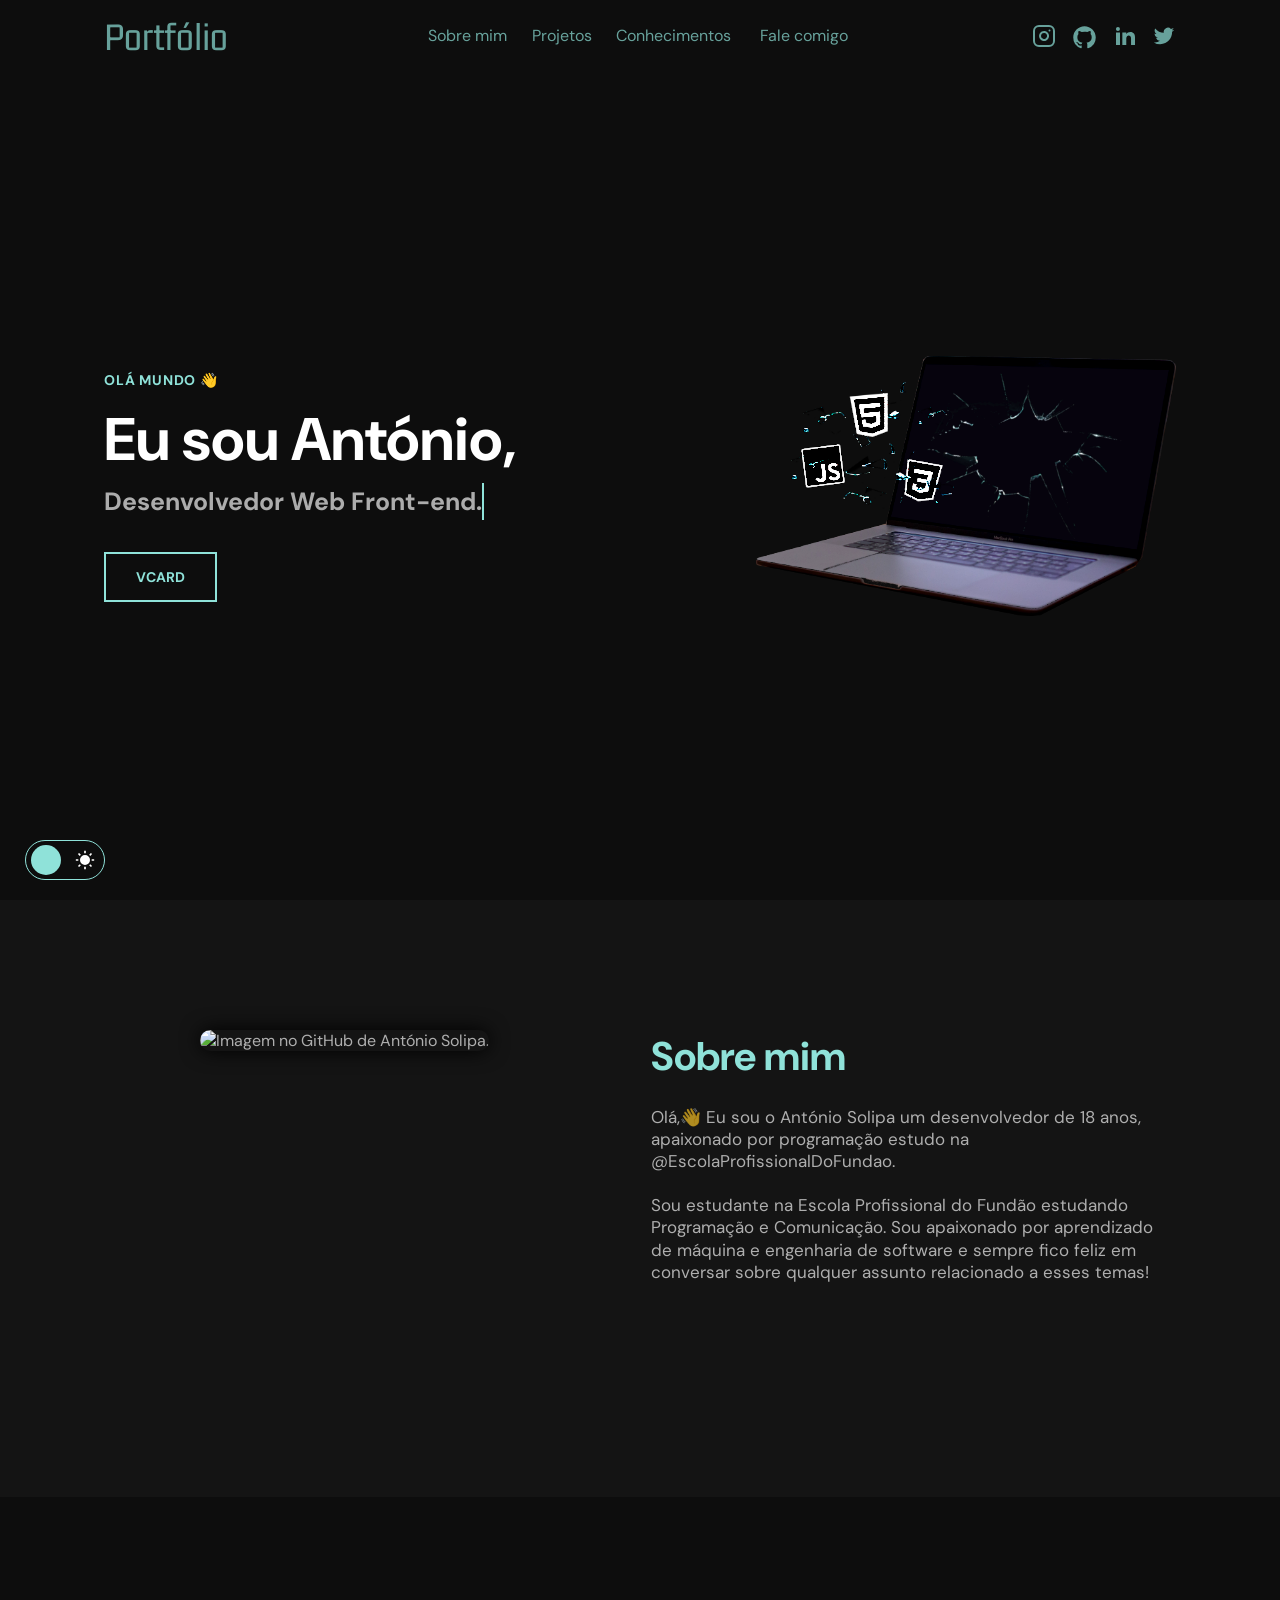
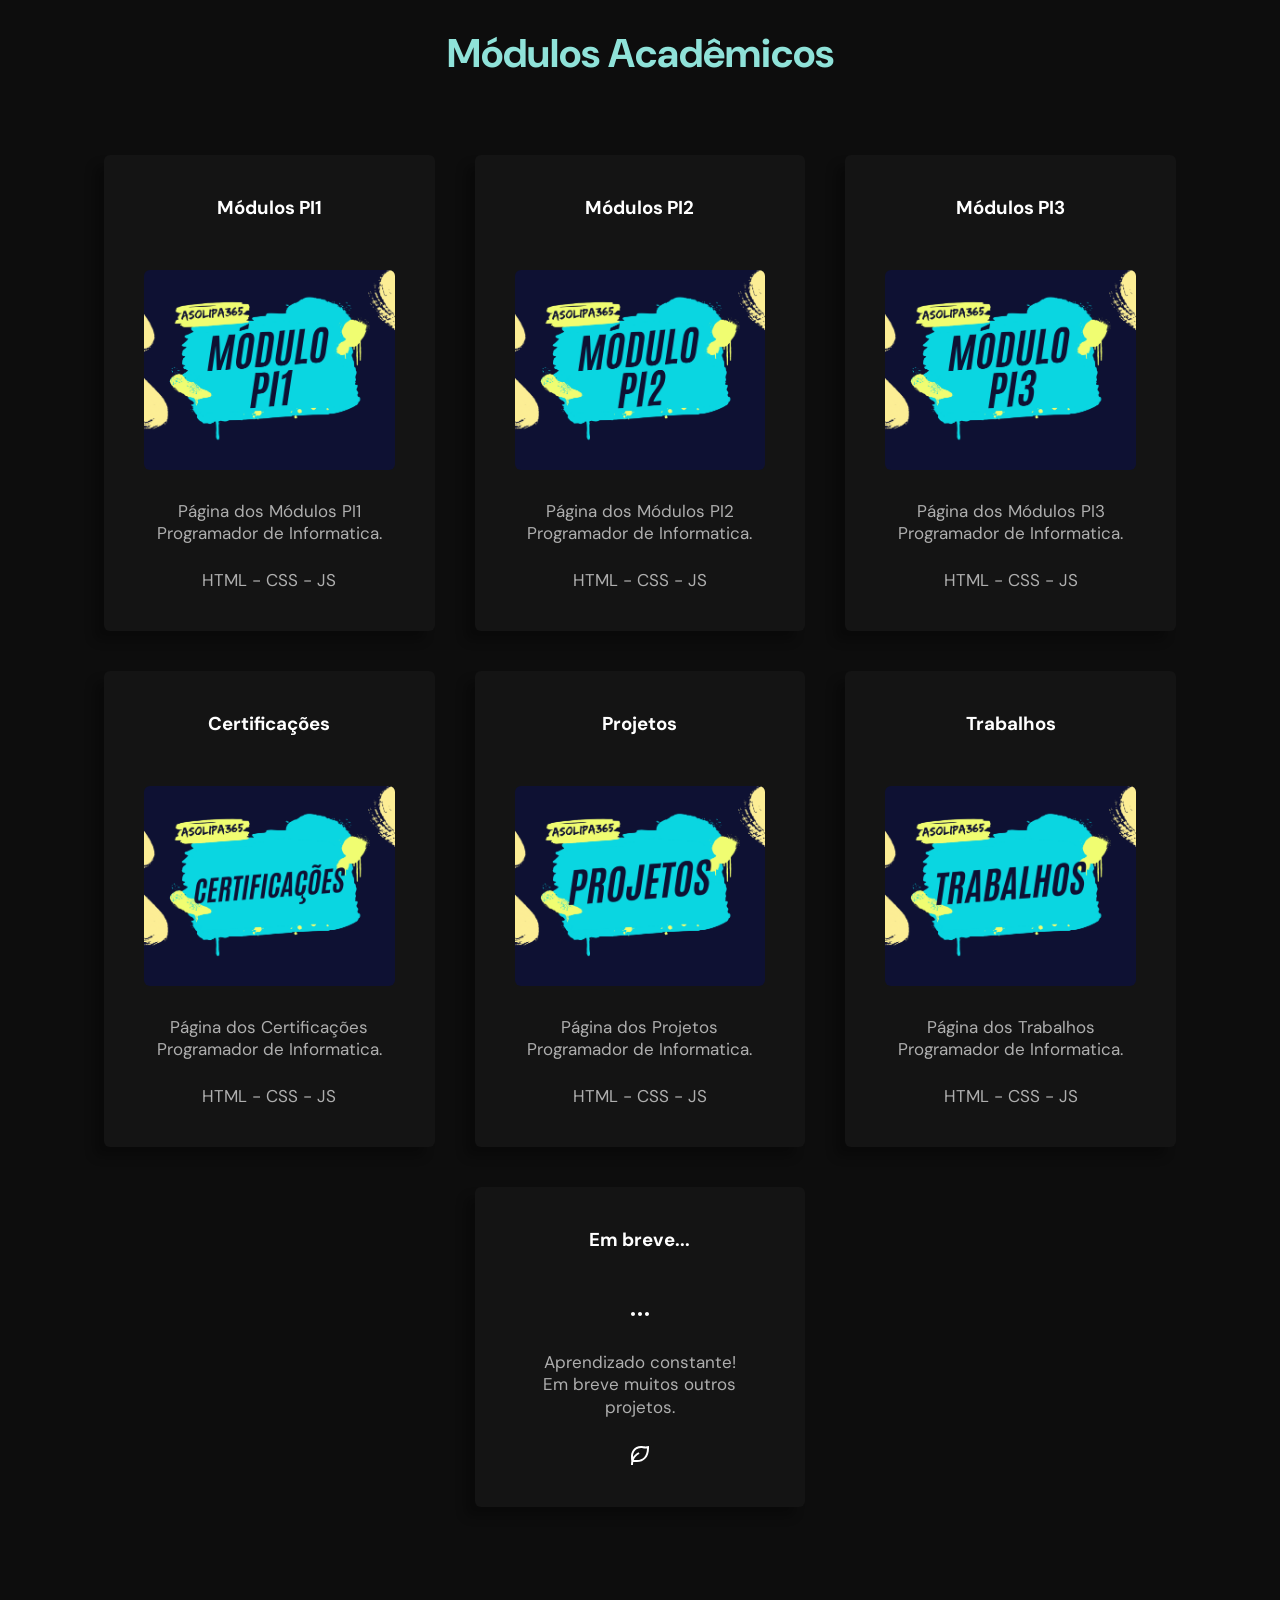
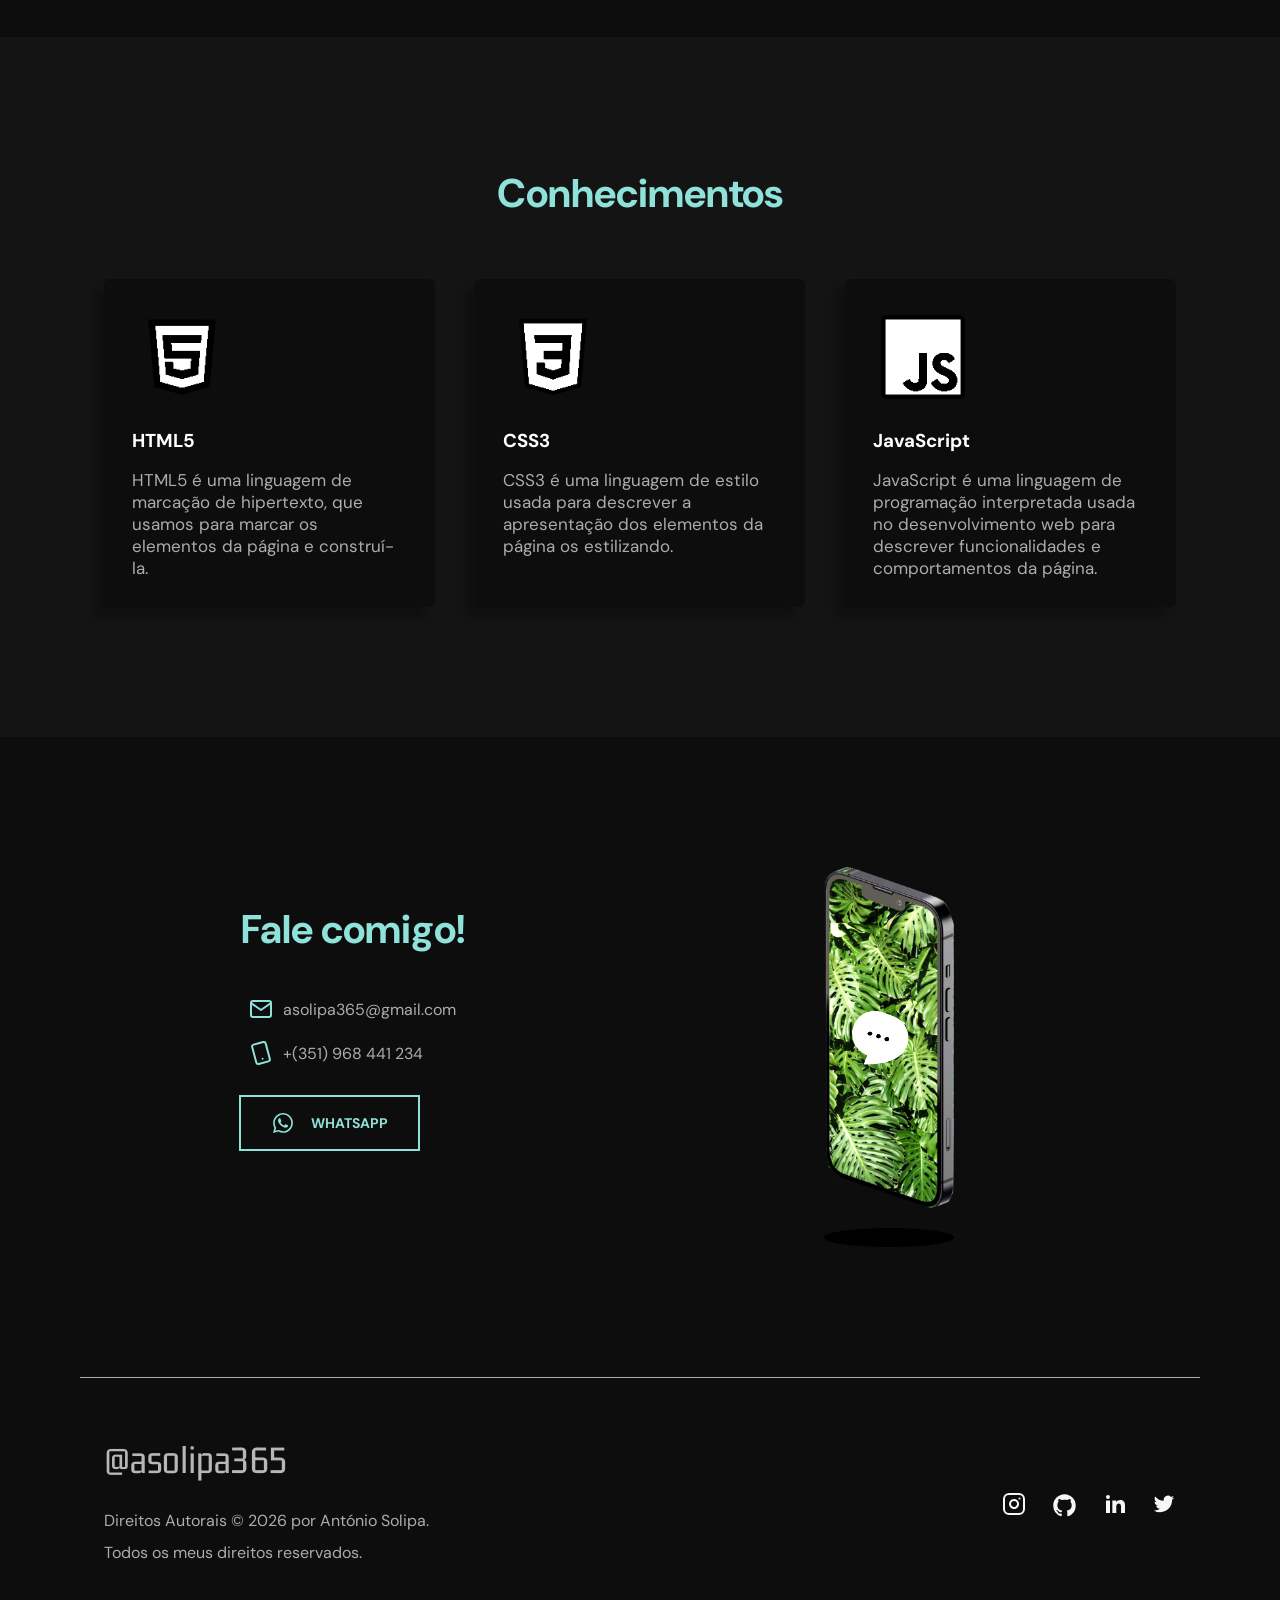
==== index.html @ ac0fe447 "First commit" ====
<!DOCTYPE html>
<html lang="pt-BR">

  <head>
    <meta charset="UTF-8" />
    <meta name="robots" content="index" />
    <meta property="og:type" content="website" />
    <meta name="author" content="António Solipa" />
    <meta http-equiv="X-UA-Compatible" content="IE=edge" />
    <meta name="viewport" content="width=device-width, initial-scale=1.0" />
    <meta name="description" content="Portfólio de António Solipa, desenvolvedor web Front-end" />
    <meta property="og:description" content="Portfólio de António Solipa, desenvolvedor web Front-end" />
    <meta property="og:image" content="https://github.com/asolipa365.png--Imagem de António Solipa no GitHub" />
    <meta name="keywords" content="developer, programação, dev, desenvolvedor, programador, html, css, javascript, nodejs, reactjs, react, github, frontend, front-end" />

    <link rel="stylesheet" href="/src/css/style.css" />
    <link rel="preconnect" href="https://fonts.googleapis.com" />
    <link rel="preconnect" href="https://fonts.gstatic.com" crossorigin />
    <link rel="shortcut icon" href="/src/assets/favicon.ico" ype="image/x-icon" />
    <link rel="stylesheet" href="https://fonts.googleapis.com/css2?family=DM+Sans&family=Gemunu+Libre:wght@200&display=swap" />

    <script src="https://unpkg.com/scrollreveal"></script>
    <script type="module" src="/src/js/main.js" defer></script>

    <title>Portfólio - António Solipa</title>
  </head>

  <body>
    <nav id="navigation">
      <div class="wrapper">
        <a class="logo close" href="#home">Portfólio</a>

        <div class="menu">
          <ul>
            <li>
              <a id="aboutNav" class="close" href="#about">Sobre mim</a>
            </li>
            <li>
              <a id="projectsNav" class="close" href="#projects">Projetos</a>
            </li>
            <li>
              <a id="knowledgeNav" class="close" href="#knowledge">Conhecimentos</a>
            </li>
            <li>
              <a id="contactNav" class="close" href="#contact">Fale comigo</a>
            </li>
          </ul>

          <ul class="social-links">
            <li>
              <a
                href="https://instagram.com/asolipa365/"
                title="Instagram"
                target="_blank"
                ><svg
                  width="24"
                  height="24"
                  viewBox="0 0 24 24"
                  fill="none"
                  xmlns="http://www.w3.org/2000/svg"
                >
                  <path
                    d="M17 1.99997H7C4.23858 1.99997 2 4.23855 2 6.99997V17C2 19.7614 4.23858 22 7 22H17C19.7614 22 22 19.7614 22 17V6.99997C22 4.23855 19.7614 1.99997 17 1.99997Z"
                    stroke="#FFFAF1"
                    stroke-width="2"
                    stroke-linecap="round"
                    stroke-linejoin="round"
                  />
                  <path
                    d="M15.9997 11.3701C16.1231 12.2023 15.981 13.0523 15.5935 13.7991C15.206 14.5459 14.5929 15.1515 13.8413 15.5297C13.0898 15.908 12.2382 16.0397 11.4075 15.906C10.5768 15.7723 9.80947 15.3801 9.21455 14.7852C8.61962 14.1903 8.22744 13.4229 8.09377 12.5923C7.96011 11.7616 8.09177 10.91 8.47003 10.1584C8.84829 9.40691 9.45389 8.7938 10.2007 8.4063C10.9475 8.0188 11.7975 7.87665 12.6297 8.00006C13.4786 8.12594 14.2646 8.52152 14.8714 9.12836C15.4782 9.73521 15.8738 10.5211 15.9997 11.3701Z"
                    stroke="#FFFAF1"
                    stroke-width="2"
                    stroke-linecap="round"
                    stroke-linejoin="round"
                  />
                  <path
                    d="M17.5 6.49997H17.51"
                    stroke="#FFFAF1"
                    stroke-width="2"
                    stroke-linecap="round"
                    stroke-linejoin="round"
                  />
                </svg>
              </a>
            </li>
            <li>
              <a
                href="https://github.com/asolipa365/"
                title="Github"
                target="_blank"
                ><svg
                  xmlns="http://www.w3.org/2000/svg"
                  viewBox="0 0 24 24"
                  width="24"
                  height="24"
                >
                  <path fill="none" d="M0 0h24v24H0z" />
                  <path
                    d="M12 2C6.475 2 2 6.475 2 12a9.994 9.994 0 0 0 6.838 9.488c.5.087.687-.213.687-.476 0-.237-.013-1.024-.013-1.862-2.512.463-3.162-.612-3.362-1.175-.113-.288-.6-1.175-1.025-1.413-.35-.187-.85-.65-.013-.662.788-.013 1.35.725 1.538 1.025.9 1.512 2.338 1.087 2.912.825.088-.65.35-1.087.638-1.337-2.225-.25-4.55-1.113-4.55-4.938 0-1.088.387-1.987 1.025-2.688-.1-.25-.45-1.275.1-2.65 0 0 .837-.262 2.75 1.026a9.28 9.28 0 0 1 2.5-.338c.85 0 1.7.112 2.5.337 1.912-1.3 2.75-1.024 2.75-1.024.55 1.375.2 2.4.1 2.65.637.7 1.025 1.587 1.025 2.687 0 3.838-2.337 4.688-4.562 4.938.362.312.675.912.675 1.85 0 1.337-.013 2.412-.013 2.75 0 .262.188.574.688.474A10.016 10.016 0 0 0 22 12c0-5.525-4.475-10-10-10z"
                    fill="rgba(255,255,255,1)"
                  />
                </svg>
              </a>
            </li>
            <li>
              <a
                href="https://linkedin.com/in/asolipa365/"
                title="LinkedIn"
                target="_blank"
                ><svg
                  xmlns="http://www.w3.org/2000/svg"
                  viewBox="0 0 24 24"
                  width="24"
                  height="24"
                >
                  <path fill="none" d="M0 0h24v24H0z" />
                  <path
                    d="M6.94 5a2 2 0 1 1-4-.002 2 2 0 0 1 4 .002zM7 8.48H3V21h4V8.48zm6.32 0H9.34V21h3.94v-6.57c0-3.66 4.77-4 4.77 0V21H22v-7.93c0-6.17-7.06-5.94-8.72-2.91l.04-1.68z"
                    fill="rgba(255,255,255,1)"
                  />
                </svg>
              </a>
            </li>
            <li>
              <a
                href="https://twitter.com/asolipa365/"
                title="Twitter"
                target="_blank"
                ><svg
                  xmlns="http://www.w3.org/2000/svg"
                  viewBox="0 0 24 24"
                  width="24"
                  height="24"
                >
                  <path fill="none" d="M0 0h24v24H0z" />
                  <path
                    d="M22.162 5.656a8.384 8.384 0 0 1-2.402.658A4.196 4.196 0 0 0 21.6 4c-.82.488-1.719.83-2.656 1.015a4.182 4.182 0 0 0-7.126 3.814 11.874 11.874 0 0 1-8.62-4.37 4.168 4.168 0 0 0-.566 2.103c0 1.45.738 2.731 1.86 3.481a4.168 4.168 0 0 1-1.894-.523v.052a4.185 4.185 0 0 0 3.355 4.101 4.21 4.21 0 0 1-1.89.072A4.185 4.185 0 0 0 7.97 16.65a8.394 8.394 0 0 1-6.191 1.732 11.83 11.83 0 0 0 6.41 1.88c7.693 0 11.9-6.373 11.9-11.9 0-.18-.005-.362-.013-.54a8.496 8.496 0 0 0 2.087-2.165z"
                    fill="rgba(255,255,255,1)"
                  />
                </svg>
              </a>
            </li>
          </ul>
        </div>

        <button
          aria-expanded="false"
          aria-label="Abrir menu"
          class="open-menu open"
        >
          <svg
            width="40"
            height="40"
            viewBox="0 0 40 40"
            fill="none"
            xmlns="http://www.w3.org/2000/svg"
          >
            <path
              d="M10 20H30"
              stroke="#00856F"
              stroke-width="2"
              stroke-linecap="round"
              stroke-linejoin="round"
            />
            <path
              d="M10 12H30"
              stroke="#00856F"
              stroke-width="2"
              stroke-linecap="round"
              stroke-linejoin="round"
            />
            <path
              d="M18 28L30 28"
              stroke="#00856F"
              stroke-width="2"
              stroke-linecap="round"
              stroke-linejoin="round"
            />
          </svg>
        </button>

        <button
          aria-expanded="true"
          aria-label="Fechar menu"
          class="close-menu close"
        >
          <svg
            width="40"
            height="40"
            viewBox="0 0 40 40"
            fill="none"
            xmlns="http://www.w3.org/2000/svg"
          >
            <path
              d="M30 10L10 30M10 10L30 30"
              stroke="#FFFAF1"
              stroke-width="2"
              stroke-linecap="round"
              stroke-linejoin="round"
            />
          </svg>
        </button>
      </div>
    </nav>

    <section id="home">
      <div class="wrapper">
        <div class="col-a">
          <header>
            <h4>Olá Mundo 👋</h4>
            <h1>Eu sou António,</h1>
          </header>
          <div class="content">
            <p class="line typing">Desenvolvedor Web Front-end.</p>
            <a class="button" href="#" target="_blank">vCard</a>
          </div>
        </div>

        <div class="col-b">
          <img
            src="/src/img/notebook.png"
            alt="Imagem de um notebook."
            id="notebook-1"
          />
          <img
            src="/src/img/notebook-2.png"
            alt="Imagem de um notebook com tela quebrada"
            id="notebook-2"
          />
          <img
            src="/src/img/notebook-2-white.png"
            alt="Imagem de um notebook com tela quebrada"
            id="notebook-2-white"
          />
          <img
            src="/src/img/vidro.png"
            alt="Imagem de estilhaços de vidro com os ícones de HTML5, CSS3 e JavaScript por cima."
            id="vidro"
          />
        </div>
      </div>
    </section>

    <section id="about">
      <div class="wrapper">
        <div class="col-a">
          <header>
            <h2>Sobre mim</h2>
          </header>
          <div class="content">
            <p>
              Olá,👋 Eu sou o António Solipa um desenvolvedor de 18 anos, apaixonado por programação 
              estudo na @EscolaProfissionalDoFundao. 
              <br>
              <br>
              Sou estudante na Escola Profissional do Fundão estudando Programação e Comunicação. 
              Sou apaixonado por aprendizado de máquina e engenharia de software e sempre fico feliz 
              em conversar sobre qualquer assunto relacionado a esses temas!
            </p>
          </div>
        </div>

        <div class="col-b">
          <img src="https://github.com/asolipa365.png" alt="Imagem no GitHub de António Solipa." />
        </div>
      </div>
    </section>

    <section id="projects">
      <div class="wrapper"></div>
    </section>

    <section id="knowledge">
      <div class="wrapper">
        <header>
          <h2>Conhecimentos</h2>
        </header>
        <div class="content">
          <div class="cards">
            <div class="card">
              <img src="/src/img/html.png" alt="Ícone do HTML5." />

              <h3>HTML5</h3>
              <p>
                HTML5 é uma linguagem de marcação de hipertexto, que usamos para
                marcar os elementos da página e construí-la.
              </p>
            </div>
            <div class="card">
              <img src="/src/img/css.png" alt="Ícone do CSS3." />

              <h3>CSS3</h3>
              <p>
                CSS3 é uma linguagem de estilo usada para descrever a
                apresentação dos elementos da página os estilizando.
              </p>
            </div>
            <div class="card">
              <img src="/src/img/js.png" alt="Ícone do Javascript." />

              <h3>JavaScript</h3>
              <p>
                JavaScript é uma linguagem de programação interpretada usada no
                desenvolvimento web para descrever funcionalidades e
                comportamentos da página.
              </p>
            </div>
          </div>
        </div>
      </div>
    </section>

    <section id="contact">
      <div class="wrapper">
        <div class="col-a">
          <header>
            <h2>Fale comigo!</h2>
          </header>
          <div class="content">
            <ul>
              <li>
                <a href="mailto: asolipa365@gmail.com" title="Enviar e-mail">
                  <svg
                    width="24"
                    height="24"
                    viewBox="0 0 24 24"
                    fill="none"
                    xmlns="http://www.w3.org/2000/svg"
                  >
                    <path
                      d="M4 4H20C21.1 4 22 4.9 22 6V18C22 19.1 21.1 20 20 20H4C2.9 20 2 19.1 2 18V6C2 4.9 2.9 4 4 4Z"
                      stroke="#00856F"
                      stroke-width="2"
                      stroke-linecap="round"
                      stroke-linejoin="round"
                    />
                    <path
                      d="M22 6L12 13L2 6"
                      stroke="#00856F"
                      stroke-width="2"
                      stroke-linecap="round"
                      stroke-linejoin="round"
                    />
                  </svg>

                  asolipa365@gmail.com
                </a>
              </li>
              <li>
                <a href="tel:+351968441234 title=" Fazer ligação
                  ><img
                    src="/src/icons/celular-2.svg"
                    alt="Ícone de celular."
                    id="cel"
                  />
                  +(351) 968 441 234</a
                >
              </li>
            </ul>

            <a
              class="button"
              title="Me chama no zap!"
              href="https://wa.me/+351968441234"
              target="_blank"
            >
              <svg
                width="24"
                height="24"
                viewBox="0 0 24 24"
                fill="none"
                xmlns="http://www.w3.org/2000/svg"
              >
                <path
                  d="M16.6 14.0001C16.4 13.9001 15.1 13.3001 14.9 13.2001C14.7 13.1001 14.5 13.1001 14.3 13.3001C14.1 13.5001 13.7 14.1001 13.5 14.3001C13.4 14.5001 13.2 14.5001 13 14.4001C12.3 14.1001 11.6 13.7001 11 13.2001C10.5 12.7001 10 12.1001 9.6 11.5001C9.5 11.3001 9.6 11.1001 9.7 11.0001C9.8 10.9001 9.9 10.7001 10.1 10.6001C10.2 10.5001 10.3 10.3001 10.3 10.2001C10.4 10.1001 10.4 9.9001 10.3 9.8001C10.2 9.7001 9.7 8.5001 9.5 8.0001C9.4 7.3001 9.2 7.3001 9 7.3001C8.9 7.3001 8.7 7.3001 8.5 7.3001C8.3 7.3001 8 7.5001 7.9 7.6001C7.3 8.2001 7 8.9001 7 9.7001C7.1 10.6001 7.4 11.5001 8 12.3001C9.1 13.9001 10.5 15.2001 12.2 16.0001C12.7 16.2001 13.1 16.4001 13.6 16.5001C14.1 16.7001 14.6 16.7001 15.2 16.6001C15.9 16.5001 16.5 16.0001 16.9 15.4001C17.1 15.0001 17.1 14.6001 17 14.2001C17 14.2001 16.8 14.1001 16.6 14.0001ZM19.1 4.9001C15.2 1.0001 8.9 1.0001 5 4.9001C1.8 8.1001 1.2 13.0001 3.4 16.9001L2 22.0001L7.3 20.6001C8.8 21.4001 10.4 21.8001 12 21.8001C17.5 21.8001 21.9 17.4001 21.9 11.9001C22 9.3001 20.9 6.8001 19.1 4.9001ZM16.4 18.9001C15.1 19.7001 13.6 20.2001 12 20.2001C10.5 20.2001 9.1 19.8001 7.8 19.1001L7.5 18.9001L4.4 19.7001L5.2 16.7001L5 16.4001C2.6 12.4001 3.8 7.4001 7.7 4.9001C11.6 2.4001 16.6 3.7001 19 7.5001C21.4 11.4001 20.3 16.5001 16.4 18.9001Z"
                  fill="white"
                />
              </svg>
              WhatsApp
            </a>
          </div>
        </div>

        <div class="col-b">
          <img src="/src/icons/celular.png" alt="Ícone de celular." />
        </div>
      </div>
    </section>

    <a id="backToTopButton" title="Voltar ao topo" href="#home">
      <svg
        width="40"
        height="40"
        viewBox="0 0 40 40"
        fill="none"
        xmlns="http://www.w3.org/2000/svg"
      >
        <circle cx="20" cy="20" r="20" fill="#00856F" />
        <path
          d="M20 27V13"
          stroke="white"
          stroke-width="2"
          stroke-linecap="round"
          stroke-linejoin="round"
        />
        <path
          d="M13 20L20 13L27 20"
          stroke="white"
          stroke-width="2"
          stroke-linecap="round"
          stroke-linejoin="round"
        />
      </svg>
    </a>

    <footer>
      <div class="wrapper">
        <div class="col-a">
          <a class="logo" href="https://www.github.com/asolipa365/" target="_blank">@asolipa365</a>
          <p>Direitos Autorais &copy; <span id="getCurrentDate"></span> por António Solipa. <br> Todos os meus direitos reservados.</p>
        </div>

        <div class="col-b">
          <ul class="social-links">
            <li>
              <a
                href="https://instagram.com/asolipa365"
                title="Instagram"
                target="_blank"
                ><svg
                  width="24"
                  height="24"
                  viewBox="0 0 24 24"
                  fill="none"
                  xmlns="http://www.w3.org/2000/svg"
                >
                  <path
                    d="M17 1.99997H7C4.23858 1.99997 2 4.23855 2 6.99997V17C2 19.7614 4.23858 22 7 22H17C19.7614 22 22 19.7614 22 17V6.99997C22 4.23855 19.7614 1.99997 17 1.99997Z"
                    stroke="#FFFAF1"
                    stroke-width="2"
                    stroke-linecap="round"
                    stroke-linejoin="round"
                  />
                  <path
                    d="M15.9997 11.3701C16.1231 12.2023 15.981 13.0523 15.5935 13.7991C15.206 14.5459 14.5929 15.1515 13.8413 15.5297C13.0898 15.908 12.2382 16.0397 11.4075 15.906C10.5768 15.7723 9.80947 15.3801 9.21455 14.7852C8.61962 14.1903 8.22744 13.4229 8.09377 12.5923C7.96011 11.7616 8.09177 10.91 8.47003 10.1584C8.84829 9.40691 9.45389 8.7938 10.2007 8.4063C10.9475 8.0188 11.7975 7.87665 12.6297 8.00006C13.4786 8.12594 14.2646 8.52152 14.8714 9.12836C15.4782 9.73521 15.8738 10.5211 15.9997 11.3701Z"
                    stroke="#FFFAF1"
                    stroke-width="2"
                    stroke-linecap="round"
                    stroke-linejoin="round"
                  />
                  <path
                    d="M17.5 6.49997H17.51"
                    stroke="#FFFAF1"
                    stroke-width="2"
                    stroke-linecap="round"
                    stroke-linejoin="round"
                  />
                </svg>
              </a>
            </li>
            <li>
              <a
                href="https://github.com/asolipa365"
                title="Github"
                target="_blank"
                ><svg
                  xmlns="http://www.w3.org/2000/svg"
                  viewBox="0 0 24 24"
                  width="24"
                  height="24"
                >
                  <path fill="none" d="M0 0h24v24H0z" />
                  <path
                    d="M12 2C6.475 2 2 6.475 2 12a9.994 9.994 0 0 0 6.838 9.488c.5.087.687-.213.687-.476 0-.237-.013-1.024-.013-1.862-2.512.463-3.162-.612-3.362-1.175-.113-.288-.6-1.175-1.025-1.413-.35-.187-.85-.65-.013-.662.788-.013 1.35.725 1.538 1.025.9 1.512 2.338 1.087 2.912.825.088-.65.35-1.087.638-1.337-2.225-.25-4.55-1.113-4.55-4.938 0-1.088.387-1.987 1.025-2.688-.1-.25-.45-1.275.1-2.65 0 0 .837-.262 2.75 1.026a9.28 9.28 0 0 1 2.5-.338c.85 0 1.7.112 2.5.337 1.912-1.3 2.75-1.024 2.75-1.024.55 1.375.2 2.4.1 2.65.637.7 1.025 1.587 1.025 2.687 0 3.838-2.337 4.688-4.562 4.938.362.312.675.912.675 1.85 0 1.337-.013 2.412-.013 2.75 0 .262.188.574.688.474A10.016 10.016 0 0 0 22 12c0-5.525-4.475-10-10-10z"
                    fill="rgba(255,255,255,1)"
                  />
                </svg>
              </a>
            </li>
            <li>
              <a
                href="https://linkedin.com/in/asolipa365"
                title="LinkedIn"
                target="_blank"
                ><svg
                  xmlns="http://www.w3.org/2000/svg"
                  viewBox="0 0 24 24"
                  width="24"
                  height="24"
                >
                  <path fill="none" d="M0 0h24v24H0z" />
                  <path
                    d="M6.94 5a2 2 0 1 1-4-.002 2 2 0 0 1 4 .002zM7 8.48H3V21h4V8.48zm6.32 0H9.34V21h3.94v-6.57c0-3.66 4.77-4 4.77 0V21H22v-7.93c0-6.17-7.06-5.94-8.72-2.91l.04-1.68z"
                    fill="rgba(255,255,255,1)"
                  />
                </svg>
              </a>
            </li>
            <li>
              <a
                href="https://twitter.com/asolipa365"
                title="Twitter"
                target="_blank"
                ><svg
                  xmlns="http://www.w3.org/2000/svg"
                  viewBox="0 0 24 24"
                  width="24"
                  height="24"
                >
                  <path fill="none" d="M0 0h24v24H0z" />
                  <path
                    d="M22.162 5.656a8.384 8.384 0 0 1-2.402.658A4.196 4.196 0 0 0 21.6 4c-.82.488-1.719.83-2.656 1.015a4.182 4.182 0 0 0-7.126 3.814 11.874 11.874 0 0 1-8.62-4.37 4.168 4.168 0 0 0-.566 2.103c0 1.45.738 2.731 1.86 3.481a4.168 4.168 0 0 1-1.894-.523v.052a4.185 4.185 0 0 0 3.355 4.101 4.21 4.21 0 0 1-1.89.072A4.185 4.185 0 0 0 7.97 16.65a8.394 8.394 0 0 1-6.191 1.732 11.83 11.83 0 0 0 6.41 1.88c7.693 0 11.9-6.373 11.9-11.9 0-.18-.005-.362-.013-.54a8.496 8.496 0 0 0 2.087-2.165z"
                    fill="rgba(255,255,255,1)"
                  />
                </svg>
              </a>
            </li>
          </ul>
        </div>
      </div>
    </footer>

    <div id="toggle">
      <input type="checkbox" id="sw-checkbox" />
      <label for="sw-checkbox" title="Mudar tema">
        <svg
          xmlns="http://www.w3.org/2000/svg"
          viewBox="0 0 24 24"
          width="20"
          height="20"
        >
          <path fill="none" d="M0 0h24v24H0z" />
          <path
            d="M11.38 2.019a7.5 7.5 0 1 0 10.6 10.6C21.662 17.854 17.316 22 12.001 22 6.477 22 2 17.523 2 12c0-5.315 4.146-9.661 9.38-9.981z"
          />
        </svg>
        <svg
          xmlns="http://www.w3.org/2000/svg"
          viewBox="0 0 24 24"
          width="20"
          height="20"
        >
          <path fill="none" d="M0 0h24v24H0z" />
          <path
            d="M12 18a6 6 0 1 1 0-12 6 6 0 0 1 0 12zM11 1h2v3h-2V1zm0 19h2v3h-2v-3zM3.515 4.929l1.414-1.414L7.05 5.636 5.636 7.05 3.515 4.93zM16.95 18.364l1.414-1.414 2.121 2.121-1.414 1.414-2.121-2.121zm2.121-14.85l1.414 1.415-2.121 2.121-1.414-1.414 2.121-2.121zM5.636 16.95l1.414 1.414-2.121 2.121-1.414-1.414 2.121-2.121zM23 11v2h-3v-2h3zM4 11v2H1v-2h3z"
            fill="rgba(255,255,255,1)"
          />
        </svg>
      </label>
    </div>
    <!-- GetCurrentDate -->
    <script type="text/javascript">
      var dt = new Date();
      document.getElementById('getCurrentDate').innerHTML = dt.getFullYear();
    </script>
  </body>
</html>
---- src/css/style.css ----
/*====== GERAL ======*/

* {
  margin: 0;
  padding: 0;
  box-sizing: border-box;

  font-family: "DM Sans", sans-serif;
}

:root {
  --hue: 90;
  --primary-color: #8fe2d9;
  --primary-hover: #9fe5d3;
  --secundary-color: hsl(0, 0%, 5%);
  --third-color: hsla(0, 0%, 100%, 0.1);
  --bg-color: hsl(0, 0%, 8%);

  --headline: hsl(0, 0%, 100%);
  --paragraph: hsla(0, 0%, 100%, 0.658);
  --paragraph-2: hsl(calc(var(--hue) + 10), 14%, 97%);

  font-size: 62.5%;

  --nav-height: 7.2rem;
}

html {
  scroll-behavior: smooth;
}

html,
body {
  width: 100%;
  height: 100%;
}

body {
  font-size: 1.6rem;
  text-align: center;

  overflow: overlay;

  background-color: var(--bg-color);
}

body.light-mode {
  --secundary-color: rgb(229, 229, 229);
  --third-color: hwb(0 48% 52% / 0.356);
  --bg-color: rgb(241, 241, 241);

  --headline: hsl(0, 0%, 0%);
  --paragraph: rgb(32, 32, 32);
  --paragraph-2: hsl(calc(var(--hue) + 10), 14%, 3%);
}

::-webkit-scrollbar {
  width: 0.8rem;
}

::-webkit-scrollbar-track {
  border-radius: 1rem;
  background: var(--bg-color);
}

::-webkit-scrollbar-thumb {
  border-radius: 1rem;
  background: var(--paragraph);
}

.wrapper {
  width: min(50rem, 100%);

  margin-inline: auto;
  padding-inline: 2.4rem;
}

ul {
  list-style: none;
}

a {
  text-decoration: none;
}

img {
  max-width: 100%;
  color: var(--paragraph);
}

section {
  padding-block: 10rem;
  padding-inline: 2rem;
}

section h4 {
  font-size: 1.4rem;
  font-weight: 700;
  line-height: 150%;
  letter-spacing: 0.08rem;
  color: var(--primary-color);
  text-transform: uppercase;

  margin-bottom: 1.6rem;
}

section header h2 {
  font-size: 3rem;
  line-height: 3.9rem;

  color: var(--primary-color);
}

section h3 {
  color: var(--headline);
}

section p,
section span {
  font-weight: 400;
  font-size: 1.7rem;
  line-height: 130%;

  color: var(--paragraph);
}

.button {
  background: none;
  border: 0.2rem solid var(--primary-color);

  margin-bottom: 6rem;
  padding: 1.4rem 3rem;

  width: fit-content;

  color: var(--primary-color);
  font-size: 1.4rem;
  font-weight: 700;
  text-transform: uppercase;
  text-decoration: none;

  display: flex;
  align-items: center;
  justify-content: center;
  gap: 1.6rem;

  position: relative;

  transition: 400ms;
}

body.light-mode .button,
body.light-mode #home h4 {
  filter: brightness(0.8);
}

.button:hover {
  color: #fff;
  background-color: var(--primary-hover);
  border: 0.2rem solid var(--primary-hover);
  cursor: pointer;
}

body.light-mode .button:hover {
  filter: none;
}

/*====== SOCIAL LINKS ======*/

.social-links {
  display: flex;
  align-items: center;
  justify-content: center;
  gap: 2.5rem;
}

.social-links li {
  height: 3rem;
}

.social-links svg {
  margin-top: 0.3rem;
  transition: 300ms;
}

.social-links li:nth-child(2) svg {
  width: 2.7rem;
  height: 2.7rem;
}

.social-links svg:hover {
  margin-top: 0;
  margin-bottom: 0.3rem;
}

body .social-links li svg path {
  transition: 200ms;
}

body nav#navigation .social-links li:nth-child(1) svg:hover path,
body .social-links li:nth-child(1) svg:hover path {
  stroke: #8fe2d9;
}

body .social-links li:nth-child(2) svg:hover path:nth-child(2),
body nav#navigation .social-links li:nth-child(2) svg:hover path:nth-child(2) {
  fill: #fff;
}

body.light-mode .social-links li:nth-child(2) svg:hover path:nth-child(2),
body.light-mode
  nav#navigation
  .social-links
  li:nth-child(2)
  svg:hover
  path:nth-child(2) {
  fill: #000;
}

body .social-links li:nth-child(3) svg:hover path:nth-child(2),
body nav#navigation .social-links li:nth-child(3) svg:hover path:nth-child(2) {
  fill: #0a66c2;
}

body .social-links li:nth-child(4) svg:hover path:nth-child(2),
body nav#navigation .social-links li:nth-child(4) svg:hover path:nth-child(2) {
  fill: #00abf0;
}

/* == == */

#projects .card circle {
  fill: var(--secundary-color);
}

#backToTopButton circle {
  fill: var(--primary-color);
}

#contact li path,
#navigation button.open-menu path[stroke*="#00856F"] {
  stroke: var(--primary-color);
}

#navigation.scroll button.open-menu path[stroke*="#00856F"] {
  stroke: var(--paragraph-2);
}

/*====== NAVIGATION ======*/

nav {
  width: 100vw;
  height: var(--nav-height);

  display: flex;

  position: fixed;
  top: 0;
  z-index: 100;
}

nav .wrapper {
  display: flex;
  align-items: center;
  justify-content: space-between;
}

nav.scroll {
  background: rgba(0, 0, 0, 0.5);
  backdrop-filter: blur(1rem);
  -webkit-backdrop-filter: blur(1rem);
}

body.light-mode nav.scroll {
  background: rgba(151, 151, 151, 0.5);
}

/*====== LOGO ======*/

a.logo {
  font-family: "Gemunu Libre", sans-serif;
  font-size: 3rem;
  opacity: 0.7;
}

nav#navigation a.logo {
  color: var(--primary-color);
}

body.light-mode nav#navigation a.logo,
body.light-mode footer a.logo {
  font-weight: bold;
}

footer a.logo,
nav#navigation.scroll a.logo,
body.menu-expanded nav#navigation a.logo,
body.light-mode.menu-expanded nav#navigation.scroll a.logo {
  color: #fff;
}

body.menu-expanded nav#navigation a.logo {
  opacity: 1;
}

body.light-mode nav#navigation a.logo {
  filter: brightness(0.8);
}

body.light-mode footer a.logo,
body.light-mode nav#navigation.scroll a.logo {
  color: #000;
}

/* == == */

nav#navigation .menu ul li a {
  color: #fff;
}

nav button {
  background: none;
  border: none;
  cursor: pointer;
}

nav .menu,
nav .close-menu {
  position: fixed;
}

/*====== MENU-EXPANDED ======*/

body.menu-expanded {
  overflow: hidden;
}

body.menu-expanded nav#navigation.scroll {
  background: none;
  backdrop-filter: none;
}

.menu,
.close-menu,
body.menu-expanded .open-menu {
  opacity: 0;
  visibility: hidden;
}

body.menu-expanded .menu,
body.menu-expanded .close-menu {
  opacity: 1;
  visibility: visible;
}

.menu {
  transform: translateX(100%);
}

body.menu-expanded .menu,
body.menu-expanded nav.scroll .menu {
  top: 0;
  left: 0;

  background: rgba(0, 0, 0, 0.7);
  backdrop-filter: blur(1rem);
  -webkit-backdrop-filter: blur(1rem);

  width: 100vw;
  height: 100vh;

  padding-top: var(--nav-height);

  transition: transform 300ms;
  transform: translateX(0);
}

.menu ul:nth-child(1) {
  display: flex;
  flex-direction: column;
  gap: 3rem;

  margin: 8rem 0 10rem 0;

  font-weight: 700;
  font-size: 2rem;
  line-height: 3.1rem;
}

body.menu-expanded nav .logo,
body.menu-expanded button {
  position: relative;
  z-index: 100;
}

body.menu-expanded button path {
  stroke: white;
}

/*====== HOME ======*/

#home {
  height: 100vh;
  min-height: calc(60rem + var(--nav-height));
  padding-block: 0;

  background-color: var(--secundary-color);

  display: flex;
  align-items: center;
}

#home .wrapper {
  height: 53rem;

  display: flex;
  flex-direction: column;
  align-items: center;
  justify-content: center;
  gap: 6rem;

  position: relative;
}

#home h1 {
  font-size: 4.5rem;
  color: var(--headline);
  line-height: 110%;

  margin-bottom: 1rem;
}

#home p {
  display: inline-flex;

  font-size: 1.8rem;
  line-height: 150%;
  font-weight: bold;

  margin-bottom: 3.2rem;
}

#home .line {
  border-right: 0.2rem solid var(--primary-color);
  white-space: nowrap;
  overflow: hidden;
}

#home .typing {
  animation: line-typing 500ms steps(40) infinite normal,
    typing 2s steps(40) 1.4s normal backwards;
}

@keyframes typing {
  from {
    width: 0;
  }
  to {
    width: 27.5rem;
  }
}

@keyframes line-typing {
  from {
    border-right-color: var(--primary-color);
  }
  to {
    border-right-color: transparent;
  }
}

#home .button {
  margin-inline: auto;
}

#home .col-b {
  display: flex;
  flex-direction: column;
  align-items: center;
  gap: 2rem;

  animation: flutuar 3s infinite backwards;
  position: relative;
}

@keyframes flutuar {
  0% {
    transform: translateY(2rem);
  }
  50% {
    transform: translateY(-2rem);
  }
  100% {
    transform: translateY(2rem);
  }
}

#home .wrapper::before {
  content: "";
  display: block;

  width: 27rem;
  height: 27rem;

  background-color: var(--primary-color);
  border-radius: 100%;

  position: absolute;
  bottom: -3.1rem;
  z-index: -1;

  animation: appear 1s 500ms backwards;
}

#home img {
  width: 30rem;
  min-width: 14.5rem;
  display: block;
  margin-inline: auto;
  filter: contrast(1.2);
}

#home img#notebook-2-white,
body.light-mode #home img#notebook-1,
body.light-mode #home img#notebook-2 {
  visibility: hidden;
  opacity: 0;
  animation: none;
}

#home img#notebook-1 {
  animation: appear 1s 1s backwards;
}

#home img#notebook-2-white {
  position: absolute;
}

body.light-mode #home img#notebook-2-white {
  position: absolute;
  visibility: visible;
  opacity: 1;
}

#home img#notebook-2 {
  position: absolute;
  z-index: 90;
  animation: appear 1s 2s backwards;
}

#home img#vidro {
  position: absolute;
  z-index: 100;
  right: -2rem;
  animation: appear-vidro 1s 2.3s backwards;

  filter: contrast(5);
}

@keyframes appear {
  from {
    opacity: 0;
  }
  to {
    opacity: 1;
  }
}

@keyframes appear-vidro {
  from {
    right: -4rem;
    opacity: 0;
  }
  to {
    right: -2rem;
    opacity: 1;
  }
}

/*====== ABOUT ======*/

#about {
  text-align: left;
}

#about .content p {
  margin-block: 2.4rem;
}

#about .content a {
  text-decoration: none;
  color: var(--paragraph);
  font-weight: bold;
}

#about .col-a {
  margin-bottom: 6rem;
}

#about .col-b {
  text-align: left;
}

#about img {
  width: 38rem;

  border-radius: 2rem;
  box-shadow: 0 0 2rem black;

  transition: 600ms;
}

/*====== PROJECTS ======*/

#projects {
  background-color: var(--secundary-color);
}

#projects header {
  margin-bottom: 6rem;
}

#projects header h2 {
  margin-bottom: 1.6rem;
}

#projects header p {
  max-width: 60rem;
  margin: 0 auto 3rem;
  text-align: center;
}

#projects header p a {
  color: var(--paragraph);
  font-weight: bold;
  font-style: italic;
}

#projects header p + a {
  padding: 0.8rem 2rem;
  color: var(--paragraph);

  background-color: var(--third-color);
  border-radius: 0.8rem;

  display: inline-flex;
  justify-content: center;
  gap: 1rem;

  transition: 300ms;
}

#projects header a svg path:nth-child(2) {
  fill: var(--headline);
}

#projects header a:hover {
  filter: brightness(0.7);
}

#projects .cards {
  display: grid;
  grid-template-columns: repeat(1, 1fr);
  gap: 3.2rem;
}

#projects .card {
  padding: 4rem;
  background: var(--bg-color);

  border-radius: 0.6rem;
  box-shadow: -1rem 1rem 1rem rgba(0, 0, 0, 0.267);

  display: flex;
  flex-direction: column;
  align-items: center;
  gap: 2.5rem;

  transition: 400ms;
}

#projects .card:hover {
  background: var(--third-color);
}

#projects .card .img-wrapper {
  width: 100%;
  position: relative;
}

#projects .card img {
  width: 100%;
  height: 20rem;
  object-fit: cover;
  border-radius: 0.6rem;

  transition: 300ms;
}

#projects .card:hover > .img-wrapper img {
  filter: opacity(0.5);
}

#projects .card .buttons {
  visibility: hidden;
  opacity: 0;

  position: absolute;
  left: 0;
  right: 0;
  top: 50%;
  transform: translateY(-50%);

  display: flex;
  justify-content: center;
  gap: 1rem;

  transition: 400ms;
}

#projects .card:hover > .img-wrapper .buttons {
  visibility: visible;
  opacity: 1;
}

#projects .card .buttons a svg {
  width: 4rem;
  height: 4rem;
}

#projects .card .buttons a svg path:nth-child(2) {
  fill: #000;
  transition: 200ms;
}

#projects .card .buttons a:hover svg path:nth-child(2) {
  fill: #fff;
}

#projects .card .buttons a {
  background: #fff;
  border-radius: 50%;

  width: 6rem;
  height: 6rem;

  display: flex;
  justify-content: center;
  align-items: center;

  transition: 500ms;
}

#projects .card .buttons a:hover {
  background-color: #000;
  cursor: pointer;
}

#projects .card .buttons a:hover > svg {
  fill: #fff;
}

#projects .card:nth-child(5) h3 + svg {
  width: 6rem;
  height: 6rem;
}

#projects .card:nth-child(5) p + svg {
  width: 3rem;
  height: 3rem;
}

#projects .card:nth-child(6) svg path:nth-child(2) {
  fill: var(--paragraph);
}

#projects .button {
  margin: 6rem auto 0;
}

/*====== KNOWLEDGE ======*/

#knowledge header h2 {
  margin-bottom: 6rem;
}

#knowledge .cards {
  display: flex;
  flex-direction: column;
  gap: 3.2rem;
}

#knowledge .card {
  padding: 2.8rem;
  text-align: left;

  background: var(--secundary-color);

  border-radius: 0.6rem;
  box-shadow: -1rem 1rem 1rem rgba(0, 0, 0, 0.267);

  transition: 400ms;
}

#knowledge .card:hover {
  background: var(--third-color);
}

#knowledge .card h3 {
  margin-block: 1.6rem;
}

#knowledge .card img {
  width: 10rem;
}

/*====== CONTACT ======*/

#contact {
  text-align: left;
  background-color: var(--secundary-color);
}

#contact .col-a {
  display: flex;
  flex-direction: column;
  align-items: center;

  margin-bottom: 2rem;
}

#contact .col-a .content {
  display: flex;
  flex-direction: column;
  align-items: center;
}

#contact header {
  margin-bottom: 3.2rem;
}

#contact ul {
  margin-bottom: 2rem;
}

#contact ul a,
#about .content a:nth-child(2) {
  width: fit-content;

  text-decoration: none;

  display: flex;
  align-items: center;
  gap: 1rem;

  padding: 1rem;
  border-radius: 0.8rem;

  transition: 300ms;
}

#contact ul a {
  color: var(--paragraph);
}

#contact ul a:hover {
  background: var(--third-color);
}

#contact a path {
  transition: 400ms;
}

#contact a.button path {
  fill: var(--primary-color);
}

#contact a.button:hover path {
  fill: #fff;
}

#contact ul li:nth-child(2) a img {
  rotate: -15deg;
}

#contact ul li:nth-child(2) a path {
  stroke: none;
}

#contact .col-b {
  height: 38rem;

  display: flex;
  flex-direction: column;
  align-items: center;
  gap: 2rem;
}

#contact .col-b img {
  width: 13rem;
  animation: flutuar 2.5s infinite backwards;
  filter: brightness(1.2);
}

#contact .col-b::after {
  content: "";
  display: block;

  width: 13rem;
  height: 5rem;

  background-color: black;
  border-radius: 100%;
}

body.light-mode #contact .col-b::after {
  background-color: grey;
}

/*====== FOOTER ======*/

footer {
  background-color: var(--secundary-color);

  text-align: left;
  color: var(--paragraph);
}

footer .wrapper {
  padding-block: 6rem;
  border-top: 0.1rem solid var(--paragraph);
}

footer .logo {
  display: inline-block;
  margin-bottom: 2.4rem;
  opacity: 0.6;
}

footer a img:nth-child(2),
body.light-mode footer a img:nth-child(1) {
  display: none;
}

body.light-mode footer a img:nth-child(2) {
  display: initial;
}

footer p {
  line-height: 2;

  margin-bottom: 3.2rem;
}

footer .social-links {
  justify-content: flex-start;
}

footer .social-links li:nth-child(1) svg path {
  stroke: var(--paragraph-2);
}

footer .social-links li:nth-child(2) svg path:nth-child(2),
footer .social-links li:nth-child(3) svg path:nth-child(2),
footer .social-links li:nth-child(4) svg path:nth-child(2) {
  fill: var(--paragraph-2);
}

/*====== SWITCH MODE TOGGLE ======*/

#toggle {
  display: flex;

  position: fixed;
  bottom: 2rem;
  left: 2.5rem;
}

#toggle input {
  position: absolute;
  visibility: hidden;
}

#toggle label {
  width: 8rem;
  height: 4rem;

  background-color: var(--secundary-color);
  border: 0.1rem solid var(--primary-color);
  border-radius: 5rem;

  display: flex;
  align-items: center;
  justify-content: space-around;
}

#toggle label:hover {
  cursor: pointer;
}

#toggle label::before {
  content: "";
  display: block;

  width: 3rem;
  height: 3rem;

  background-color: var(--primary-color);
  border-radius: 50%;

  position: absolute;
  bottom: 0.5rem;
  left: 0.6rem;
  transform: translateX(0);

  transition: 500ms;
}

#toggle input:checked + label::before {
  transform: translateX(3.8rem);
}

/*====== BACK TO TOP BUTTON ======*/

#backToTopButton {
  position: fixed;
  bottom: 1.5rem;
  right: 2.5rem;

  opacity: 0;
  visibility: hidden;

  transition: 200ms;
  transform: translateY(100%);
}

#backToTopButton.show {
  opacity: 1;
  visibility: visible;

  transform: translateY(0);
}

/*====== RESPONSIVO (DESKTOP) ======*/

@media (min-width: 1024px) {
  /*====== GERAL ======*/

  body {
    overflow: auto;
  }

  .wrapper {
    width: min(112rem, 100%);
    display: grid;
  }

  section {
    padding-block: 13rem;
  }

  body section h2 {
    font-size: 4rem;
    line-height: 5.2rem;
  }

  .col-a {
    grid-area: A;
  }

  .col-b {
    grid-area: B;
  }

  /*====== NAVEGATION ======*/

  /*Reset*/
  nav#navigation .wrapper * {
    margin: 0;
    padding: 0;
    visibility: initial;
    display: initial;
    opacity: initial;
    flex-direction: initial;
    position: initial;
    font-size: initial;
    transform: initial;
    color: initial;
    background-color: initial;
    font-weight: initial;
    filter: initial;
  }

  nav#navigation a.logo,
  footer a.logo {
    font-size: 4rem;
    opacity: 0.7;
  }

  nav#navigation .close-menu,
  nav#navigation .open-menu {
    display: none;
  }

  nav#navigation .menu {
    display: flex;
    align-items: center;
    justify-content: space-between;

    width: 70%;
  }

  nav#navigation .menu ul:nth-child(1) {
    display: flex;
    gap: 1rem;
  }

  nav#navigation .menu ul li a {
    color: var(--primary-color);
    opacity: 0.7;

    transition: opacity 0.4s;
  }

  body.light-mode nav#navigation .menu ul li a {
    opacity: 1;
  }

  nav#navigation.scroll .menu ul li a {
    color: var(--paragraph-2);
    opacity: 0.6;
  }

  nav#navigation .menu ul:nth-child(1) li {
    width: 8.4rem;
    color: var(--paragraph);
  }

  nav#navigation .menu ul:nth-child(1) li:nth-child(3),
  nav#navigation .menu ul:nth-child(1) li:nth-child(4) {
    width: 12rem;
  }

  nav#navigation .menu ul li a.active,
  nav#navigation .menu ul li a:hover {
    opacity: 1;
    font-weight: 700;
  }

  nav#navigation.scroll .menu ul li a.active,
  nav#navigation.scroll .menu ul li a:hover {
    opacity: 1;
  }

  nav#navigation .menu ul:nth-child(1) li a::after {
    content: "";
    width: 0%;
    height: 2px;
    background-color: var(--primary-color);

    display: block;

    position: relative;
    bottom: -2rem;
    left: -0.5rem;

    transition: width 0.2s;
  }

  nav#navigation.scroll .menu ul li a::after {
    background-color: var(--paragraph-2);
  }

  nav#navigation .menu ul li a:hover::after,
  nav#navigation .menu ul li a.active::after {
    padding-inline: 0.8rem;
    width: 100%;
  }

  nav#navigation.scroll .menu a.button:hover,
  nav#navigation.scroll .menu a.button.active {
    background-color: var(--primary-color);
    filter: brightness(1.3);
    border: none;
  }

  nav#navigation .social-links {
    display: flex;
    flex-direction: row;
    gap: 1.5rem;
  }

  nav#navigation .social-links li:nth-child(1) svg path {
    stroke: var(--primary-color);
  }

  nav#navigation .social-links li:nth-child(2) svg path:nth-child(2),
  nav#navigation .social-links li:nth-child(3) svg path:nth-child(2),
  nav#navigation .social-links li:nth-child(4) svg path:nth-child(2) {
    fill: var(--primary-color);
  }

  nav#navigation.scroll .social-links li:nth-child(1) svg path {
    stroke: var(--paragraph-2);
  }

  nav#navigation.scroll .social-links li:nth-child(2) svg path:nth-child(2),
  nav#navigation.scroll .social-links li:nth-child(3) svg path:nth-child(2),
  nav#navigation.scroll .social-links li:nth-child(4) svg path:nth-child(2) {
    fill: var(--paragraph-2);
  }

  nav#navigation .social-links svg {
    margin-top: 0.3rem;
    transition: 300ms;
  }

  nav#navigation .social-links svg:hover {
    margin-top: 0;
    margin-bottom: 0.3rem;
  }

  nav#navigation .social-links li svg path {
    transition: 200ms;
  }

  nav#navigation.scroll .social-links li:nth-child(1) svg:hover path {
    stroke: #8fe2d9;
  }

  nav#navigation.scroll
    .social-links
    li:nth-child(2)
    svg:hover
    path:nth-child(2) {
    fill: #fff;
  }

  nav#navigation.scroll
    .social-links
    li:nth-child(3)
    svg:hover
    path:nth-child(2) {
    fill: #0a66c2;
  }

  nav#navigation.scroll
    .social-links
    li:nth-child(4)
    svg:hover
    path:nth-child(2) {
    fill: #00abf0;
  }

  /*===== HOME ========================================*/

  #home {
    padding-top: var(--nav-height);
  }

  #home .wrapper {
    flex-direction: row;
    justify-content: space-between;

    grid-template-columns: repeat(2, 1fr);
    grid-template-areas: "A B";
  }

  #home .col-a {
    text-align: left;
    align-self: center;
  }

  #home h1 {
    font-size: 6rem;
  }

  #home .content p {
    font-size: 2.5rem;
  }

  #home .button {
    margin: 0;
  }

  #home .wrapper::before {
    width: 40rem;
    height: 40rem;

    right: 3rem;
    bottom: 7rem;
  }

  #home img {
    width: 42rem;
  }

  @keyframes typing {
    from {
      width: 0;
    }
    to {
      width: 38rem;
    }
  }

  /*====== ABOUT ======*/

  #about .wrapper {
    grid-template-columns: 48rem 1fr;
    grid-template-areas: "B A";

    gap: 6.7rem;
  }

  #about .col-a {
    align-self: center;
  }

  #about .col-b {
    text-align: center;
  }

  #about img:hover {
    transform: scale(1.07);
  }

  /*====== PROJECTS ======*/

  #projects {
    background-color: var(--secundary-color);
  }

  #projects h2 {
    width: 49.7rem;
    margin-inline: auto;
  }

  #projects .cards {
    display: grid;
    grid-template-columns: repeat(3, 1fr);
    gap: 4rem;
  }

  #projects h3 {
    height: 5rem;
  }

  /*====== KNOWLEDGE ======*/

  #knowledge h2 {
    width: 49.7rem;
    margin-inline: auto;
  }

  #knowledge .cards {
    flex-direction: row;
    flex-wrap: wrap;
    gap: 4rem;
  }

  #knowledge .card {
    width: 30%;
    flex-grow: 1;
  }

  /*====== CONTACT ======*/

  #contact .wrapper {
    grid-template-columns: 1fr 57.5rem;
    grid-template-areas: "A B";
  }

  #contact .col-a {
    display: flex;
    flex-direction: column;
    justify-content: center;

    margin-bottom: 0;
  }

  #contact .col-a .content {
    align-items: flex-start;
  }

  #contact .col-b {
    text-align: center;
  }

  /*====== FOOTER ======*/

  footer .wrapper {
    grid-template-columns: 1fr 1fr;
    grid-template-areas: "A B";
  }

  footer .col-a {
    align-self: center;
  }

  footer .col-b {
    align-self: center;
  }

  footer p {
    margin-bottom: 0;
  }

  footer .social-links {
    justify-content: flex-end;
  }
}

@media (max-width: 500px) {
  /*====== GERAL ======*/

  section h4 {
    font-size: 1.2rem;
  }

  body section h2 {
    font-size: 2.2rem;
  }

  section h3 {
    font-size: 1.4rem;
  }

  section p,
  section span,
  footer p {
    font-size: 1.3rem;
  }

  .button {
    padding: 1rem 2rem;
    font-size: 1.2rem;
  }

  /*====== NAVEGATION ======*/

  nav#navigation button svg {
    width: 3rem;
    height: 3rem;
  }

  /*====== MENU-EXPANDED ======*/

  body.menu-expanded .menu ul:nth-child(1) {
    font-size: 1.4rem;
    gap: 2rem;
    margin: 6rem 0 7rem;
  }

  body.menu-expanded .menu .social-links svg,
  footer svg {
    width: 2rem;
    height: 2rem;
  }

  body.menu-expanded .menu .social-links li:nth-child(2) svg,
  footer .social-links li:nth-child(2) svg {
    width: 2.3rem;
    height: 2.3rem;
  }

  /*====== HOME ======*/

  #home h1 {
    font-size: 3.8rem;
  }

  #home p {
    font-size: 1.6rem;
  }

  @keyframes typing {
    from {
      width: 0;
    }
    to {
      width: 23.5rem;
    }
  }

  #home .wrapper::before {
    bottom: -2rem;
  }

  /*====== ABOUT ======*/

  #about .content a:nth-child(2) {
    font-size: 1.4rem;
  }

  /*====== PROJECTS ======*/

  #projects .card {
    padding: 2.5rem;
  }

  #projects .card img {
    height: 15rem;
  }

  #projects .card .buttons a {
    width: 5rem;
    height: 5rem;
  }

  #projects .card .buttons a svg {
    width: 3rem;
    height: 3rem;
  }

  /*====== CONTACT ======*/

  #contact ul a {
    font-size: 1.3rem;
  }

  #contact .col-b img {
    width: 10rem;
  }

  #contact .col-b::after {
    width: 10rem;
    height: 3rem;
  }
}

@media (max-width: 410px) {
  #home .wrapper::before {
    width: 24rem;
    height: 24rem;

    bottom: -0.5rem;
  }
}

@media (max-width: 320px) {
  /*====== GERAL ======*/

  .wrapper {
    padding-inline: 2rem;
  }

  /*====== HOME ======*/

  #home .wrapper::before {
    width: 20rem;
    height: 20rem;

    bottom: 2rem;
  }

  #home h1 {
    font-size: 3.2rem;
  }

  #home p {
    font-size: 1.4rem;
  }

  #home .line {
    white-space: initial;
  }

  @keyframes typing {
    from {
      width: 0;
    }
    to {
      width: 18rem;
    }
  }

  /*====== ABOUT ======*/

  #about .content a:nth-child(2) {
    font-size: 1.2rem;
  }
}

@media (max-width: 250px) {
  /*====== GERAL ======*/

  .wrapper {
    padding-inline: 1rem;
  }

  body section h2 {
    font-size: 2rem;
  }

  section h3 {
    font-size: 1.2rem;
  }

  section p,
  section span,
  footer p {
    font-size: 1.1rem;
  }

  .button {
    padding: 0.8rem 1.6rem;
    font-size: 1rem;
    gap: 0.6rem;
  }

  .social-links {
    gap: 1.5rem;
  }

  nav#navigation a.logo,
  footer a.logo {
    font-size: 2.5rem;
  }

  /*====== HOME ======*/

  #home h1 {
    font-size: 2.9rem;
  }

  #home p {
    font-size: 1.2rem;
  }

  #home .wrapper::before {
    width: 15rem;
    height: 15rem;

    bottom: 3.5rem;
  }

  /*====== PROJECTS ======*/

  #projects .card {
    padding: 1.8rem;
  }

  #projects .card .buttons {
    flex-direction: column;
    left: 50%;
    right: auto;
    transform: translate(-50%, -50%);
  }

  #projects .card .buttons a {
    width: 4rem;
    height: 4rem;
  }

  /*====== CONTACT ======*/

  #contact ul a {
    font-size: 1.1rem;
  }

  #contact svg {
    width: 1.8rem;
    height: 1.8rem;
  }

  #contact .col-b img {
    width: 9rem;
  }

  #contact .col-b::after {
    width: 9rem;
    height: 2rem;
  }
}
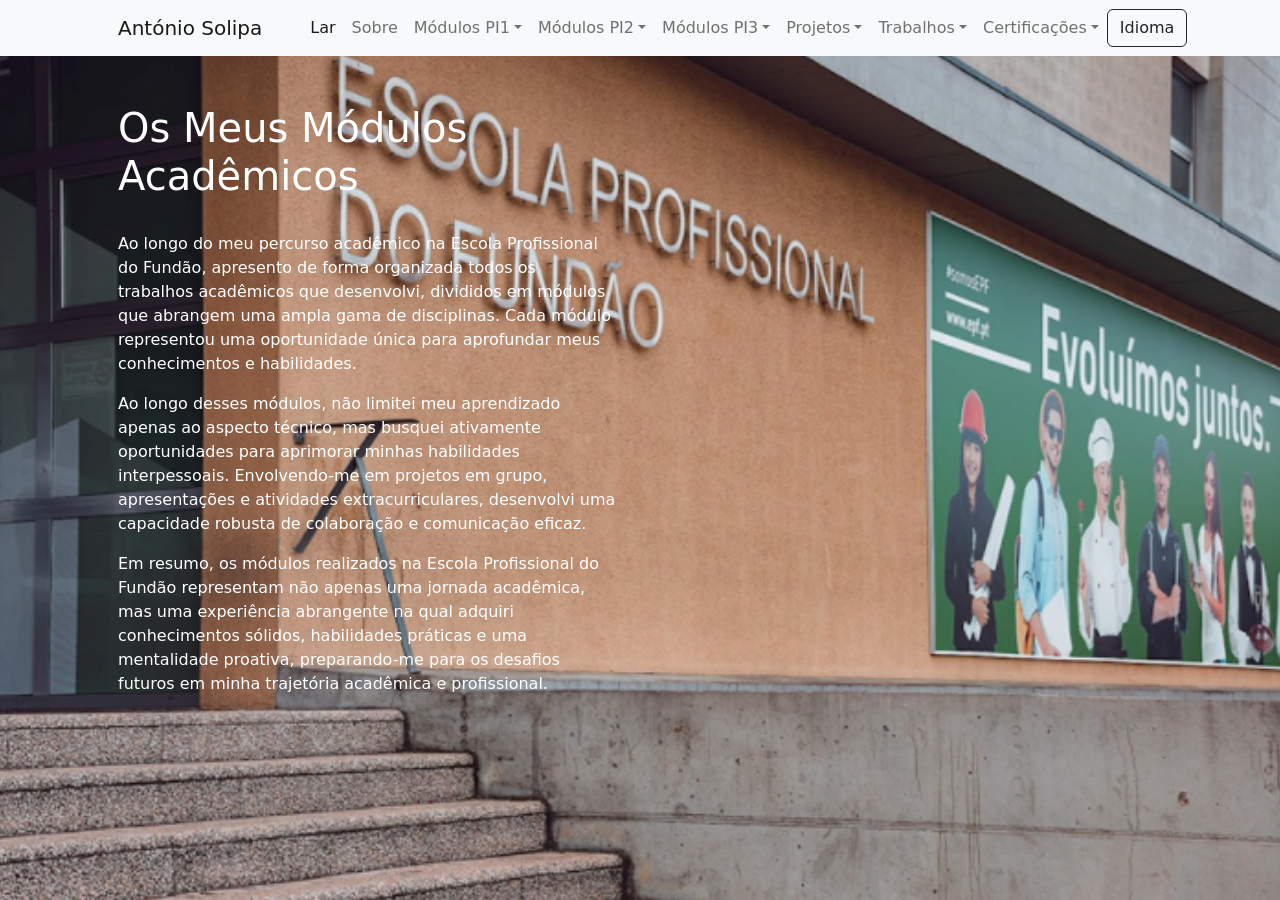
==== commit 53ef869b: "Atualicações do Módulso PI2 e PI3" ====
--- a/index.html
+++ b/index.html
@@ -1,557 +1,144 @@
 <!DOCTYPE html>
-<html lang="pt-BR">
-
-  <head>
-    <meta charset="UTF-8" />
-    <meta name="robots" content="index" />
-    <meta property="og:type" content="website" />
-    <meta name="author" content="António Solipa" />
-    <meta http-equiv="X-UA-Compatible" content="IE=edge" />
-    <meta name="viewport" content="width=device-width, initial-scale=1.0" />
-    <meta name="description" content="Portfólio de António Solipa, desenvolvedor web Front-end" />
-    <meta property="og:description" content="Portfólio de António Solipa, desenvolvedor web Front-end" />
-    <meta property="og:image" content="https://github.com/asolipa365.png--Imagem de António Solipa no GitHub" />
-    <meta name="keywords" content="developer, programação, dev, desenvolvedor, programador, html, css, javascript, nodejs, reactjs, react, github, frontend, front-end" />
-
-    <link rel="stylesheet" href="/src/css/style.css" />
-    <link rel="preconnect" href="https://fonts.googleapis.com" />
-    <link rel="preconnect" href="https://fonts.gstatic.com" crossorigin />
-    <link rel="shortcut icon" href="/src/assets/favicon.ico" ype="image/x-icon" />
-    <link rel="stylesheet" href="https://fonts.googleapis.com/css2?family=DM+Sans&family=Gemunu+Libre:wght@200&display=swap" />
-
-    <script src="https://unpkg.com/scrollreveal"></script>
-    <script type="module" src="/src/js/main.js" defer></script>
-
-    <title>Portfólio - António Solipa</title>
-  </head>
-
-  <body>
-    <nav id="navigation">
-      <div class="wrapper">
-        <a class="logo close" href="#home">Portfólio</a>
-
-        <div class="menu">
-          <ul>
-            <li>
-              <a id="aboutNav" class="close" href="#about">Sobre mim</a>
-            </li>
-            <li>
-              <a id="projectsNav" class="close" href="#projects">Projetos</a>
-            </li>
-            <li>
-              <a id="knowledgeNav" class="close" href="#knowledge">Conhecimentos</a>
-            </li>
-            <li>
-              <a id="contactNav" class="close" href="#contact">Fale comigo</a>
-            </li>
-          </ul>
-
-          <ul class="social-links">
-            <li>
-              <a
-                href="https://instagram.com/asolipa365/"
-                title="Instagram"
-                target="_blank"
-                ><svg
-                  width="24"
-                  height="24"
-                  viewBox="0 0 24 24"
-                  fill="none"
-                  xmlns="http://www.w3.org/2000/svg"
-                >
-                  <path
-                    d="M17 1.99997H7C4.23858 1.99997 2 4.23855 2 6.99997V17C2 19.7614 4.23858 22 7 22H17C19.7614 22 22 19.7614 22 17V6.99997C22 4.23855 19.7614 1.99997 17 1.99997Z"
-                    stroke="#FFFAF1"
-                    stroke-width="2"
-                    stroke-linecap="round"
-                    stroke-linejoin="round"
-                  />
-                  <path
-                    d="M15.9997 11.3701C16.1231 12.2023 15.981 13.0523 15.5935 13.7991C15.206 14.5459 14.5929 15.1515 13.8413 15.5297C13.0898 15.908 12.2382 16.0397 11.4075 15.906C10.5768 15.7723 9.80947 15.3801 9.21455 14.7852C8.61962 14.1903 8.22744 13.4229 8.09377 12.5923C7.96011 11.7616 8.09177 10.91 8.47003 10.1584C8.84829 9.40691 9.45389 8.7938 10.2007 8.4063C10.9475 8.0188 11.7975 7.87665 12.6297 8.00006C13.4786 8.12594 14.2646 8.52152 14.8714 9.12836C15.4782 9.73521 15.8738 10.5211 15.9997 11.3701Z"
-                    stroke="#FFFAF1"
-                    stroke-width="2"
-                    stroke-linecap="round"
-                    stroke-linejoin="round"
-                  />
-                  <path
-                    d="M17.5 6.49997H17.51"
-                    stroke="#FFFAF1"
-                    stroke-width="2"
-                    stroke-linecap="round"
-                    stroke-linejoin="round"
-                  />
-                </svg>
-              </a>
-            </li>
-            <li>
-              <a
-                href="https://github.com/asolipa365/"
-                title="Github"
-                target="_blank"
-                ><svg
-                  xmlns="http://www.w3.org/2000/svg"
-                  viewBox="0 0 24 24"
-                  width="24"
-                  height="24"
-                >
-                  <path fill="none" d="M0 0h24v24H0z" />
-                  <path
-                    d="M12 2C6.475 2 2 6.475 2 12a9.994 9.994 0 0 0 6.838 9.488c.5.087.687-.213.687-.476 0-.237-.013-1.024-.013-1.862-2.512.463-3.162-.612-3.362-1.175-.113-.288-.6-1.175-1.025-1.413-.35-.187-.85-.65-.013-.662.788-.013 1.35.725 1.538 1.025.9 1.512 2.338 1.087 2.912.825.088-.65.35-1.087.638-1.337-2.225-.25-4.55-1.113-4.55-4.938 0-1.088.387-1.987 1.025-2.688-.1-.25-.45-1.275.1-2.65 0 0 .837-.262 2.75 1.026a9.28 9.28 0 0 1 2.5-.338c.85 0 1.7.112 2.5.337 1.912-1.3 2.75-1.024 2.75-1.024.55 1.375.2 2.4.1 2.65.637.7 1.025 1.587 1.025 2.687 0 3.838-2.337 4.688-4.562 4.938.362.312.675.912.675 1.85 0 1.337-.013 2.412-.013 2.75 0 .262.188.574.688.474A10.016 10.016 0 0 0 22 12c0-5.525-4.475-10-10-10z"
-                    fill="rgba(255,255,255,1)"
-                  />
-                </svg>
-              </a>
-            </li>
-            <li>
-              <a
-                href="https://linkedin.com/in/asolipa365/"
-                title="LinkedIn"
-                target="_blank"
-                ><svg
-                  xmlns="http://www.w3.org/2000/svg"
-                  viewBox="0 0 24 24"
-                  width="24"
-                  height="24"
-                >
-                  <path fill="none" d="M0 0h24v24H0z" />
-                  <path
-                    d="M6.94 5a2 2 0 1 1-4-.002 2 2 0 0 1 4 .002zM7 8.48H3V21h4V8.48zm6.32 0H9.34V21h3.94v-6.57c0-3.66 4.77-4 4.77 0V21H22v-7.93c0-6.17-7.06-5.94-8.72-2.91l.04-1.68z"
-                    fill="rgba(255,255,255,1)"
-                  />
-                </svg>
-              </a>
-            </li>
-            <li>
-              <a
-                href="https://twitter.com/asolipa365/"
-                title="Twitter"
-                target="_blank"
-                ><svg
-                  xmlns="http://www.w3.org/2000/svg"
-                  viewBox="0 0 24 24"
-                  width="24"
-                  height="24"
-                >
-                  <path fill="none" d="M0 0h24v24H0z" />
-                  <path
-                    d="M22.162 5.656a8.384 8.384 0 0 1-2.402.658A4.196 4.196 0 0 0 21.6 4c-.82.488-1.719.83-2.656 1.015a4.182 4.182 0 0 0-7.126 3.814 11.874 11.874 0 0 1-8.62-4.37 4.168 4.168 0 0 0-.566 2.103c0 1.45.738 2.731 1.86 3.481a4.168 4.168 0 0 1-1.894-.523v.052a4.185 4.185 0 0 0 3.355 4.101 4.21 4.21 0 0 1-1.89.072A4.185 4.185 0 0 0 7.97 16.65a8.394 8.394 0 0 1-6.191 1.732 11.83 11.83 0 0 0 6.41 1.88c7.693 0 11.9-6.373 11.9-11.9 0-.18-.005-.362-.013-.54a8.496 8.496 0 0 0 2.087-2.165z"
-                    fill="rgba(255,255,255,1)"
-                  />
-                </svg>
-              </a>
-            </li>
-          </ul>
-        </div>
-
-        <button
-          aria-expanded="false"
-          aria-label="Abrir menu"
-          class="open-menu open"
-        >
-          <svg
-            width="40"
-            height="40"
-            viewBox="0 0 40 40"
-            fill="none"
-            xmlns="http://www.w3.org/2000/svg"
-          >
-            <path
-              d="M10 20H30"
-              stroke="#00856F"
-              stroke-width="2"
-              stroke-linecap="round"
-              stroke-linejoin="round"
-            />
-            <path
-              d="M10 12H30"
-              stroke="#00856F"
-              stroke-width="2"
-              stroke-linecap="round"
-              stroke-linejoin="round"
-            />
-            <path
-              d="M18 28L30 28"
-              stroke="#00856F"
-              stroke-width="2"
-              stroke-linecap="round"
-              stroke-linejoin="round"
-            />
-          </svg>
-        </button>
-
-        <button
-          aria-expanded="true"
-          aria-label="Fechar menu"
-          class="close-menu close"
-        >
-          <svg
-            width="40"
-            height="40"
-            viewBox="0 0 40 40"
-            fill="none"
-            xmlns="http://www.w3.org/2000/svg"
-          >
-            <path
-              d="M30 10L10 30M10 10L30 30"
-              stroke="#FFFAF1"
-              stroke-width="2"
-              stroke-linecap="round"
-              stroke-linejoin="round"
-            />
-          </svg>
-        </button>
-      </div>
-    </nav>
-
-    <section id="home">
-      <div class="wrapper">
-        <div class="col-a">
-          <header>
-            <h4>Olá Mundo 👋</h4>
-            <h1>Eu sou António,</h1>
-          </header>
-          <div class="content">
-            <p class="line typing">Desenvolvedor Web Front-end.</p>
-            <a class="button" href="#" target="_blank">vCard</a>
-          </div>
-        </div>
-
-        <div class="col-b">
-          <img
-            src="/src/img/notebook.png"
-            alt="Imagem de um notebook."
-            id="notebook-1"
-          />
-          <img
-            src="/src/img/notebook-2.png"
-            alt="Imagem de um notebook com tela quebrada"
-            id="notebook-2"
-          />
-          <img
-            src="/src/img/notebook-2-white.png"
-            alt="Imagem de um notebook com tela quebrada"
-            id="notebook-2-white"
-          />
-          <img
-            src="/src/img/vidro.png"
-            alt="Imagem de estilhaços de vidro com os ícones de HTML5, CSS3 e JavaScript por cima."
-            id="vidro"
-          />
-        </div>
-      </div>
-    </section>
-
-    <section id="about">
-      <div class="wrapper">
-        <div class="col-a">
-          <header>
-            <h2>Sobre mim</h2>
-          </header>
-          <div class="content">
-            <p>
-              Olá,👋 Eu sou o António Solipa um desenvolvedor de 18 anos, apaixonado por programação 
-              estudo na @EscolaProfissionalDoFundao. 
-              <br>
-              <br>
-              Sou estudante na Escola Profissional do Fundão estudando Programação e Comunicação. 
-              Sou apaixonado por aprendizado de máquina e engenharia de software e sempre fico feliz 
-              em conversar sobre qualquer assunto relacionado a esses temas!
-            </p>
-          </div>
-        </div>
-
-        <div class="col-b">
-          <img src="https://github.com/asolipa365.png" alt="Imagem no GitHub de António Solipa." />
-        </div>
-      </div>
-    </section>
-
-    <section id="projects">
-      <div class="wrapper"></div>
-    </section>
-
-    <section id="knowledge">
-      <div class="wrapper">
-        <header>
-          <h2>Conhecimentos</h2>
-        </header>
-        <div class="content">
-          <div class="cards">
-            <div class="card">
-              <img src="/src/img/html.png" alt="Ícone do HTML5." />
-
-              <h3>HTML5</h3>
-              <p>
-                HTML5 é uma linguagem de marcação de hipertexto, que usamos para
-                marcar os elementos da página e construí-la.
-              </p>
+<html lang="pt-br">
+    <head>
+        <meta charset="utf-8" />
+        <meta name="viewport" content="width=device-width, initial-scale=1, shrink-to-fit=no" />
+        <meta name="description" content="" />
+        <meta name="author" content="António Solipa" />
+        <title>Lar - asolipa365</title>
+        <!-- Favicon-->
+        <link rel="icon" type="image/x-icon" href="/src/assets/favicon.ico" />
+        <!-- Core theme CSS (includes Bootstrap)-->
+        <link href="/src/css/index.css" rel="stylesheet" />
+    </head>
+    <body>
+        <!-- Navigation-->
+        <nav class="navbar navbar-expand-lg navbar-light bg-light">
+            <div class="container px-4 px-lg-5">
+                <a class="navbar-brand" href="https://github.com/asolipa365/" target="_blank">António Solipa </a>
+                <button class="navbar-toggler" type="button" data-bs-toggle="collapse" data-bs-target="#navbarSupportedContent" aria-controls="navbarSupportedContent" aria-expanded="false" aria-label="Toggle navigation"><span class="navbar-toggler-icon"></span></button>
+                <div class="collapse navbar-collapse" id="navbarSupportedContent">
+                    <ul class="navbar-nav me-auto mb-2 mb-lg-0 ms-lg-4">
+                        <li class="nav-item"><a class="nav-link active" aria-current="page" href="/index.html">Lar</a></li>
+                        <li class="nav-item"><a class="nav-link" href="/src/page/PT/Sobre.html">Sobre</a></li>
+                        <li class="nav-item dropdown">
+                            <a class="nav-link dropdown-toggle" id="navbarDropdown" href="#" role="button" data-bs-toggle="dropdown" aria-expanded="false">Módulos PI1</a>
+                            <ul class="dropdown-menu" aria-labelledby="navbarDropdown">
+                                <li><a class="dropdown-item" href="/src/page/PT/Módulos-PI1.html">Todos os Módulos</a></li>
+                                <li><hr class="dropdown-divider" /></li>
+                                <li><a class="dropdown-item" href="#!">Arquitetura Interna do Computador</a></li>
+                                <li><a class="dropdown-item" href="#!">Dispositivos e Periféricos</a></li>
+                                <li><a class="dropdown-item" href="#!">Conexões de Rede</a></li>
+                                <li><a class="dropdown-item" href="#!">Sistemas Operativos</a></li>
+                                <li><a class="dropdown-item" href="#!">Utilitário de apresentação gráfica</a></li>
+                                <li><a class="dropdown-item" href="#!">Algoritmos</a></li>
+                                <li><a class="dropdown-item" href="#!">Estruturas de Dados</a></li>
+                                <li><a class="dropdown-item" href="#!">Princípios Metodológicos de Programação</a></li>
+                                <li><a class="dropdown-item" href="#!">Análise de Sistemas de Informação</a></li>
+                                <li><a class="dropdown-item" href="#!">Metodologias de Desenvolvimento de Software</a></li>
+                                <li><a class="dropdown-item" href="#!">Informática - Noções Básicas</a></li>
+                                <li><a class="dropdown-item" href="#!">Processamento Computacional</a></li>
+                                <li><a class="dropdown-item" href="#!">Programação em C/C++</a></li>
+                                <li><a class="dropdown-item" href="#!">Fundamentos da linguagem SQL</a></li>
+                                <li><a class="dropdown-item" href="#!">Fundamentos de Python</a></li>
+                            </ul>
+                        </li>
+                        <li class="nav-item dropdown">
+                            <a class="nav-link dropdown-toggle" id="navbarDropdown" href="#" role="button" data-bs-toggle="dropdown" aria-expanded="false">Módulos PI2</a>
+                            <ul class="dropdown-menu" aria-labelledby="navbarDropdown">
+                                <li><a class="dropdown-item" href="/src/page/PT/Módulos-PI2.html">Todos os Módulos</a></li>
+                                <li><hr class="dropdown-divider" /></li>
+                                <li><a class="dropdown-item" href="#!">Serviços adicionais de rede</a></li>
+                                <li><a class="dropdown-item" href="#!">Administração de redes locais</a></li>
+                                <li><a class="dropdown-item" href="#!">Programação em C/C++ - fundamentos</a></li>
+                                <li><a class="dropdown-item" href="#!">Programação em C/C++ - avançada</a></li>
+                                <li><a class="dropdown-item" href="#!">Administração de bases de dados para programadores</a></li>
+                                <li><a class="dropdown-item" href="#!">Programação de sistemas distribuídos -JAVA</a></li>
+                                <li><a class="dropdown-item" href="#!">Desenvolvimento de aplicações web em JAVA</a></li>
+                            </ul>
+                        </li>
+                        <li class="nav-item dropdown">
+                            <a class="nav-link dropdown-toggle" id="navbarDropdown" href="#" role="button" data-bs-toggle="dropdown" aria-expanded="false">Módulos PI3</a>
+                            <ul class="dropdown-menu" aria-labelledby="navbarDropdown">
+                                <li><a class="dropdown-item" href="#!">Todos os Módulos</a></li>
+                                <li><hr class="dropdown-divider" /></li>
+                                <li><a class="dropdown-item" href="#!">Programação em C#</a></li>
+                                <li><a class="dropdown-item" href="#!">Programação ASP.Net Core MVC</a></li>
+                                <li><a class="dropdown-item" href="#!">Sistemas de rede local</a></li>
+                                <li><a class="dropdown-item" href="#!">Programação avançada com Python</a></li>
+                                <li><a class="dropdown-item" href="#!">Segurança no desenvolvimento de software</a></li>
+                                <li><a class="dropdown-item" href="#!">Projeto de programação</a></li>
+                                <li><a class="dropdown-item" href="#!">Projeto de tecnologias e programação de sistemas de informação</a></li>
+                                <li><a class="dropdown-item" href="#!">Segurança e Saúde no Trabalho – situações epidémicas/pandémicas</a></li>
+                                <li><a class="dropdown-item" href="#!">Teletrabalho</a></li>
+                            </ul>
+                        </li>
+                        <li class="nav-item dropdown">
+                            <a class="nav-link dropdown-toggle" id="navbarDropdown" href="#" role="button" data-bs-toggle="dropdown" aria-expanded="false">Projetos</a>
+                            <ul class="dropdown-menu" aria-labelledby="navbarDropdown">
+                                <li><a class="dropdown-item" href="#!">Todos os Projetos</a></li>
+                                <li><hr class="dropdown-divider" /></li>
+                                <li><a class="dropdown-item" href="#!">Assistente Pessoal</a></li>
+                                <li><a class="dropdown-item" href="#!">Feel The Mystery</a></li>
+                                <li><a class="dropdown-item" href="#!">Formulario</a></li>
+                                <li><a class="dropdown-item" href="#!">Global Game Jam</a></li>
+                                <li><a class="dropdown-item" href="#!">Jogo da Velha</a></li>
+                                <li><a class="dropdown-item" href="#!">Pac Man</a></li>
+                                <li><a class="dropdown-item" href="#!">Sentir o Misterio</a></li>
+                                <li><a class="dropdown-item" href="#!">Snake Game</a></li>
+                                <li><a class="dropdown-item" href="#!">Tradutor de Texto</a></li>
+                                <li><a class="dropdown-item" href="#!">WeatherApp</a></li>
+                            </ul>
+                        </li>
+                        <li class="nav-item dropdown">
+                            <a class="nav-link dropdown-toggle" id="navbarDropdown" href="#" role="button" data-bs-toggle="dropdown" aria-expanded="false">Trabalhos</a>
+                            <ul class="dropdown-menu" aria-labelledby="navbarDropdown">
+                                <li><a class="dropdown-item" href="#!">Todos os Trabalhos</a></li>
+                                <li><hr class="dropdown-divider" /></li>
+                                <li><a class="dropdown-item" href="#!">Agenda Telefonica</a></li>
+                                <li><a class="dropdown-item" href="#!">Olá Mundo!</a></li>
+                                <li><a class="dropdown-item" href="#!">Livro</a></li>
+                            </ul>
+                        </li>
+                        <li class="nav-item dropdown">
+                            <a class="nav-link dropdown-toggle" id="navbarDropdown" href="#" role="button" data-bs-toggle="dropdown" aria-expanded="false">Certificações</a>
+                            <ul class="dropdown-menu" aria-labelledby="navbarDropdown">
+                                <li><a class="dropdown-item" href="#!">Todos os Certificações</a></li>
+                                <li><hr class="dropdown-divider" /></li>
+                                <li><a class="dropdown-item" href="https://www.credly.com/badges/ae258914-57a7-479b-a583-df1973eacb1f">AWS Educate: Conceitos básicos da computação</a></li>
+                                <li><a class="dropdown-item" href="https://www.credly.com/badges/38b55342-2f6e-49d0-b9e8-d2b736b569d9">AWS Educate: Conceitos básicos do armazenamento</a></li>
+                                <li><a class="dropdown-item" href="https://www.credly.com/badges/297206ce-09b7-41c7-bd0a-131bb64eef01">AWS Educate: Conceitos básicos de rede</a></li>
+                                <li><a class="dropdown-item" href="https://www.credly.com/badges/83465e79-0d0d-451b-af34-5280c418a6cd/public_url">Certificação Profissional Scrum Foundation - SFPC™</a></li>
+                            </ul>
+                        </li>
+                    </ul>
+                    <form class="d-flex">
+                        <button class="btn btn-outline-dark" type="submit">
+                            <i class="bi bi-translate"></i>
+                            Idioma
+                        </button>
+                    </form>
+                </div>
             </div>
-            <div class="card">
-              <img src="/src/img/css.png" alt="Ícone do CSS3." />
-
-              <h3>CSS3</h3>
-              <p>
-                CSS3 é uma linguagem de estilo usada para descrever a
-                apresentação dos elementos da página os estilizando.
-              </p>
+        </nav>
+        <!-- Header-->
+        <!-- Page Content-->
+        <section>
+            <div class="container px-4 px-lg-5">
+                <div class="row gx-4 gx-lg-5">
+                    <div class="col-lg-6">
+                        <h1 class="mt-5">Os Meus Módulos Acadêmicos</h1>
+                    <br>
+                        <p>Ao longo do meu percurso acadêmico na Escola Profissional do Fundão, apresento de forma organizada todos os trabalhos acadêmicos que desenvolvi, divididos em módulos que abrangem uma ampla gama de disciplinas. Cada módulo representou uma oportunidade única para aprofundar meus conhecimentos e habilidades.</p>
+                        <p>Ao longo desses módulos, não limitei meu aprendizado apenas ao aspecto técnico, mas busquei ativamente oportunidades para aprimorar minhas habilidades interpessoais. Envolvendo-me em projetos em grupo, apresentações e atividades extracurriculares, desenvolvi uma capacidade robusta de colaboração e comunicação eficaz.</p>
+                        <p>Em resumo, os módulos realizados na Escola Profissional do Fundão representam não apenas uma jornada acadêmica, mas uma experiência abrangente na qual adquiri conhecimentos sólidos, habilidades práticas e uma mentalidade proativa, preparando-me para os desafios futuros em minha trajetória acadêmica e profissional.</p>
+                    </div>
+                </div>
             </div>
-            <div class="card">
-              <img src="/src/img/js.png" alt="Ícone do Javascript." />
-
-              <h3>JavaScript</h3>
-              <p>
-                JavaScript é uma linguagem de programação interpretada usada no
-                desenvolvimento web para descrever funcionalidades e
-                comportamentos da página.
-              </p>
-            </div>
-          </div>
-        </div>
-      </div>
-    </section>
-
-    <section id="contact">
-      <div class="wrapper">
-        <div class="col-a">
-          <header>
-            <h2>Fale comigo!</h2>
-          </header>
-          <div class="content">
-            <ul>
-              <li>
-                <a href="mailto: asolipa365@gmail.com" title="Enviar e-mail">
-                  <svg
-                    width="24"
-                    height="24"
-                    viewBox="0 0 24 24"
-                    fill="none"
-                    xmlns="http://www.w3.org/2000/svg"
-                  >
-                    <path
-                      d="M4 4H20C21.1 4 22 4.9 22 6V18C22 19.1 21.1 20 20 20H4C2.9 20 2 19.1 2 18V6C2 4.9 2.9 4 4 4Z"
-                      stroke="#00856F"
-                      stroke-width="2"
-                      stroke-linecap="round"
-                      stroke-linejoin="round"
-                    />
-                    <path
-                      d="M22 6L12 13L2 6"
-                      stroke="#00856F"
-                      stroke-width="2"
-                      stroke-linecap="round"
-                      stroke-linejoin="round"
-                    />
-                  </svg>
-
-                  asolipa365@gmail.com
-                </a>
-              </li>
-              <li>
-                <a href="tel:+351968441234 title=" Fazer ligação
-                  ><img
-                    src="/src/icons/celular-2.svg"
-                    alt="Ícone de celular."
-                    id="cel"
-                  />
-                  +(351) 968 441 234</a
-                >
-              </li>
-            </ul>
-
-            <a
-              class="button"
-              title="Me chama no zap!"
-              href="https://wa.me/+351968441234"
-              target="_blank"
-            >
-              <svg
-                width="24"
-                height="24"
-                viewBox="0 0 24 24"
-                fill="none"
-                xmlns="http://www.w3.org/2000/svg"
-              >
-                <path
-                  d="M16.6 14.0001C16.4 13.9001 15.1 13.3001 14.9 13.2001C14.7 13.1001 14.5 13.1001 14.3 13.3001C14.1 13.5001 13.7 14.1001 13.5 14.3001C13.4 14.5001 13.2 14.5001 13 14.4001C12.3 14.1001 11.6 13.7001 11 13.2001C10.5 12.7001 10 12.1001 9.6 11.5001C9.5 11.3001 9.6 11.1001 9.7 11.0001C9.8 10.9001 9.9 10.7001 10.1 10.6001C10.2 10.5001 10.3 10.3001 10.3 10.2001C10.4 10.1001 10.4 9.9001 10.3 9.8001C10.2 9.7001 9.7 8.5001 9.5 8.0001C9.4 7.3001 9.2 7.3001 9 7.3001C8.9 7.3001 8.7 7.3001 8.5 7.3001C8.3 7.3001 8 7.5001 7.9 7.6001C7.3 8.2001 7 8.9001 7 9.7001C7.1 10.6001 7.4 11.5001 8 12.3001C9.1 13.9001 10.5 15.2001 12.2 16.0001C12.7 16.2001 13.1 16.4001 13.6 16.5001C14.1 16.7001 14.6 16.7001 15.2 16.6001C15.9 16.5001 16.5 16.0001 16.9 15.4001C17.1 15.0001 17.1 14.6001 17 14.2001C17 14.2001 16.8 14.1001 16.6 14.0001ZM19.1 4.9001C15.2 1.0001 8.9 1.0001 5 4.9001C1.8 8.1001 1.2 13.0001 3.4 16.9001L2 22.0001L7.3 20.6001C8.8 21.4001 10.4 21.8001 12 21.8001C17.5 21.8001 21.9 17.4001 21.9 11.9001C22 9.3001 20.9 6.8001 19.1 4.9001ZM16.4 18.9001C15.1 19.7001 13.6 20.2001 12 20.2001C10.5 20.2001 9.1 19.8001 7.8 19.1001L7.5 18.9001L4.4 19.7001L5.2 16.7001L5 16.4001C2.6 12.4001 3.8 7.4001 7.7 4.9001C11.6 2.4001 16.6 3.7001 19 7.5001C21.4 11.4001 20.3 16.5001 16.4 18.9001Z"
-                  fill="white"
-                />
-              </svg>
-              WhatsApp
-            </a>
-          </div>
-        </div>
-
-        <div class="col-b">
-          <img src="/src/icons/celular.png" alt="Ícone de celular." />
-        </div>
-      </div>
-    </section>
-
-    <a id="backToTopButton" title="Voltar ao topo" href="#home">
-      <svg
-        width="40"
-        height="40"
-        viewBox="0 0 40 40"
-        fill="none"
-        xmlns="http://www.w3.org/2000/svg"
-      >
-        <circle cx="20" cy="20" r="20" fill="#00856F" />
-        <path
-          d="M20 27V13"
-          stroke="white"
-          stroke-width="2"
-          stroke-linecap="round"
-          stroke-linejoin="round"
-        />
-        <path
-          d="M13 20L20 13L27 20"
-          stroke="white"
-          stroke-width="2"
-          stroke-linecap="round"
-          stroke-linejoin="round"
-        />
-      </svg>
-    </a>
-
-    <footer>
-      <div class="wrapper">
-        <div class="col-a">
-          <a class="logo" href="https://www.github.com/asolipa365/" target="_blank">@asolipa365</a>
-          <p>Direitos Autorais &copy; <span id="getCurrentDate"></span> por António Solipa. <br> Todos os meus direitos reservados.</p>
-        </div>
-
-        <div class="col-b">
-          <ul class="social-links">
-            <li>
-              <a
-                href="https://instagram.com/asolipa365"
-                title="Instagram"
-                target="_blank"
-                ><svg
-                  width="24"
-                  height="24"
-                  viewBox="0 0 24 24"
-                  fill="none"
-                  xmlns="http://www.w3.org/2000/svg"
-                >
-                  <path
-                    d="M17 1.99997H7C4.23858 1.99997 2 4.23855 2 6.99997V17C2 19.7614 4.23858 22 7 22H17C19.7614 22 22 19.7614 22 17V6.99997C22 4.23855 19.7614 1.99997 17 1.99997Z"
-                    stroke="#FFFAF1"
-                    stroke-width="2"
-                    stroke-linecap="round"
-                    stroke-linejoin="round"
-                  />
-                  <path
-                    d="M15.9997 11.3701C16.1231 12.2023 15.981 13.0523 15.5935 13.7991C15.206 14.5459 14.5929 15.1515 13.8413 15.5297C13.0898 15.908 12.2382 16.0397 11.4075 15.906C10.5768 15.7723 9.80947 15.3801 9.21455 14.7852C8.61962 14.1903 8.22744 13.4229 8.09377 12.5923C7.96011 11.7616 8.09177 10.91 8.47003 10.1584C8.84829 9.40691 9.45389 8.7938 10.2007 8.4063C10.9475 8.0188 11.7975 7.87665 12.6297 8.00006C13.4786 8.12594 14.2646 8.52152 14.8714 9.12836C15.4782 9.73521 15.8738 10.5211 15.9997 11.3701Z"
-                    stroke="#FFFAF1"
-                    stroke-width="2"
-                    stroke-linecap="round"
-                    stroke-linejoin="round"
-                  />
-                  <path
-                    d="M17.5 6.49997H17.51"
-                    stroke="#FFFAF1"
-                    stroke-width="2"
-                    stroke-linecap="round"
-                    stroke-linejoin="round"
-                  />
-                </svg>
-              </a>
-            </li>
-            <li>
-              <a
-                href="https://github.com/asolipa365"
-                title="Github"
-                target="_blank"
-                ><svg
-                  xmlns="http://www.w3.org/2000/svg"
-                  viewBox="0 0 24 24"
-                  width="24"
-                  height="24"
-                >
-                  <path fill="none" d="M0 0h24v24H0z" />
-                  <path
-                    d="M12 2C6.475 2 2 6.475 2 12a9.994 9.994 0 0 0 6.838 9.488c.5.087.687-.213.687-.476 0-.237-.013-1.024-.013-1.862-2.512.463-3.162-.612-3.362-1.175-.113-.288-.6-1.175-1.025-1.413-.35-.187-.85-.65-.013-.662.788-.013 1.35.725 1.538 1.025.9 1.512 2.338 1.087 2.912.825.088-.65.35-1.087.638-1.337-2.225-.25-4.55-1.113-4.55-4.938 0-1.088.387-1.987 1.025-2.688-.1-.25-.45-1.275.1-2.65 0 0 .837-.262 2.75 1.026a9.28 9.28 0 0 1 2.5-.338c.85 0 1.7.112 2.5.337 1.912-1.3 2.75-1.024 2.75-1.024.55 1.375.2 2.4.1 2.65.637.7 1.025 1.587 1.025 2.687 0 3.838-2.337 4.688-4.562 4.938.362.312.675.912.675 1.85 0 1.337-.013 2.412-.013 2.75 0 .262.188.574.688.474A10.016 10.016 0 0 0 22 12c0-5.525-4.475-10-10-10z"
-                    fill="rgba(255,255,255,1)"
-                  />
-                </svg>
-              </a>
-            </li>
-            <li>
-              <a
-                href="https://linkedin.com/in/asolipa365"
-                title="LinkedIn"
-                target="_blank"
-                ><svg
-                  xmlns="http://www.w3.org/2000/svg"
-                  viewBox="0 0 24 24"
-                  width="24"
-                  height="24"
-                >
-                  <path fill="none" d="M0 0h24v24H0z" />
-                  <path
-                    d="M6.94 5a2 2 0 1 1-4-.002 2 2 0 0 1 4 .002zM7 8.48H3V21h4V8.48zm6.32 0H9.34V21h3.94v-6.57c0-3.66 4.77-4 4.77 0V21H22v-7.93c0-6.17-7.06-5.94-8.72-2.91l.04-1.68z"
-                    fill="rgba(255,255,255,1)"
-                  />
-                </svg>
-              </a>
-            </li>
-            <li>
-              <a
-                href="https://twitter.com/asolipa365"
-                title="Twitter"
-                target="_blank"
-                ><svg
-                  xmlns="http://www.w3.org/2000/svg"
-                  viewBox="0 0 24 24"
-                  width="24"
-                  height="24"
-                >
-                  <path fill="none" d="M0 0h24v24H0z" />
-                  <path
-                    d="M22.162 5.656a8.384 8.384 0 0 1-2.402.658A4.196 4.196 0 0 0 21.6 4c-.82.488-1.719.83-2.656 1.015a4.182 4.182 0 0 0-7.126 3.814 11.874 11.874 0 0 1-8.62-4.37 4.168 4.168 0 0 0-.566 2.103c0 1.45.738 2.731 1.86 3.481a4.168 4.168 0 0 1-1.894-.523v.052a4.185 4.185 0 0 0 3.355 4.101 4.21 4.21 0 0 1-1.89.072A4.185 4.185 0 0 0 7.97 16.65a8.394 8.394 0 0 1-6.191 1.732 11.83 11.83 0 0 0 6.41 1.88c7.693 0 11.9-6.373 11.9-11.9 0-.18-.005-.362-.013-.54a8.496 8.496 0 0 0 2.087-2.165z"
-                    fill="rgba(255,255,255,1)"
-                  />
-                </svg>
-              </a>
-            </li>
-          </ul>
-        </div>
-      </div>
-    </footer>
-
-    <div id="toggle">
-      <input type="checkbox" id="sw-checkbox" />
-      <label for="sw-checkbox" title="Mudar tema">
-        <svg
-          xmlns="http://www.w3.org/2000/svg"
-          viewBox="0 0 24 24"
-          width="20"
-          height="20"
-        >
-          <path fill="none" d="M0 0h24v24H0z" />
-          <path
-            d="M11.38 2.019a7.5 7.5 0 1 0 10.6 10.6C21.662 17.854 17.316 22 12.001 22 6.477 22 2 17.523 2 12c0-5.315 4.146-9.661 9.38-9.981z"
-          />
-        </svg>
-        <svg
-          xmlns="http://www.w3.org/2000/svg"
-          viewBox="0 0 24 24"
-          width="20"
-          height="20"
-        >
-          <path fill="none" d="M0 0h24v24H0z" />
-          <path
-            d="M12 18a6 6 0 1 1 0-12 6 6 0 0 1 0 12zM11 1h2v3h-2V1zm0 19h2v3h-2v-3zM3.515 4.929l1.414-1.414L7.05 5.636 5.636 7.05 3.515 4.93zM16.95 18.364l1.414-1.414 2.121 2.121-1.414 1.414-2.121-2.121zm2.121-14.85l1.414 1.415-2.121 2.121-1.414-1.414 2.121-2.121zM5.636 16.95l1.414 1.414-2.121 2.121-1.414-1.414 2.121-2.121zM23 11v2h-3v-2h3zM4 11v2H1v-2h3z"
-            fill="rgba(255,255,255,1)"
-          />
-        </svg>
-      </label>
-    </div>
-    <!-- GetCurrentDate -->
-    <script type="text/javascript">
-      var dt = new Date();
-      document.getElementById('getCurrentDate').innerHTML = dt.getFullYear();
-    </script>
-  </body>
-</html>+        </section>
+        <!-- Bootstrap core JS-->
+        <script src="https://cdn.jsdelivr.net/npm/bootstrap@5.2.3/dist/js/bootstrap.bundle.min.js"></script>
+        <!-- Core theme JS-->
+        <script src="/src/js/scripts.js"></script>
+    </body>
+</html>
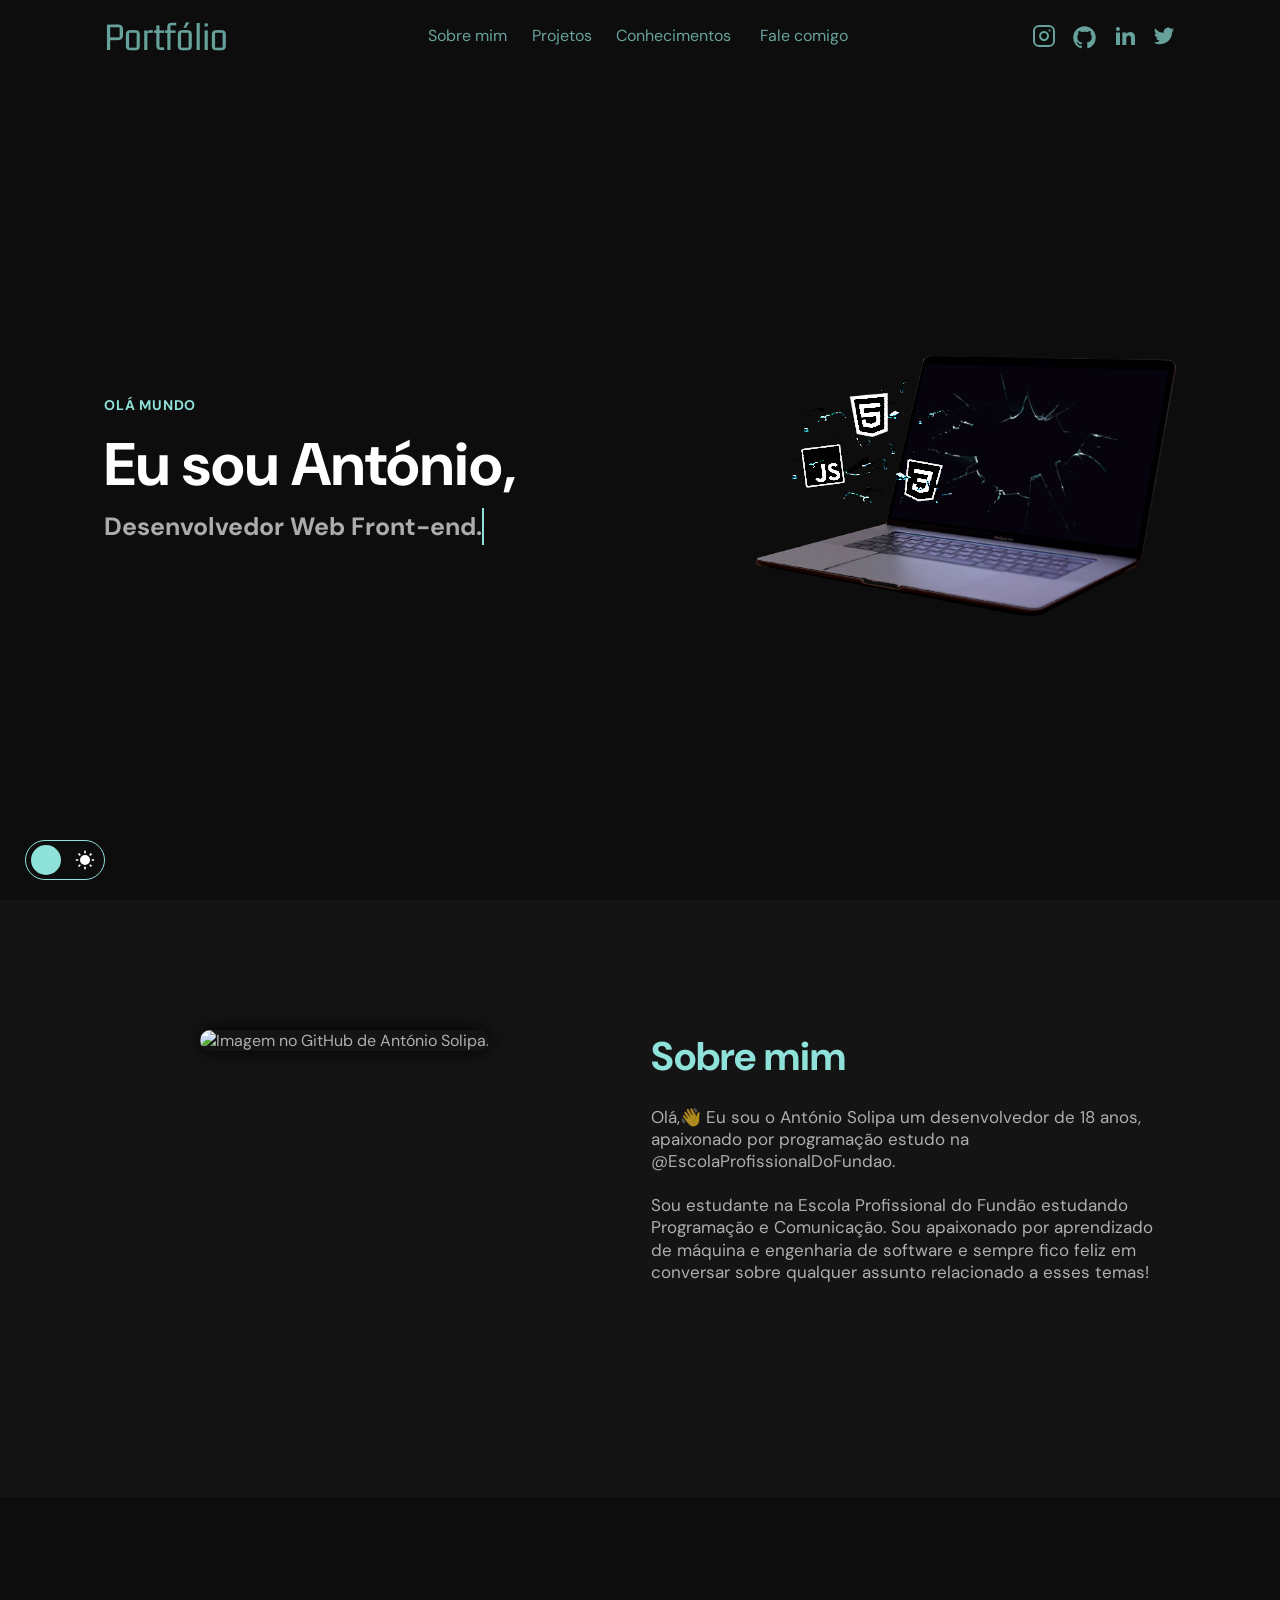
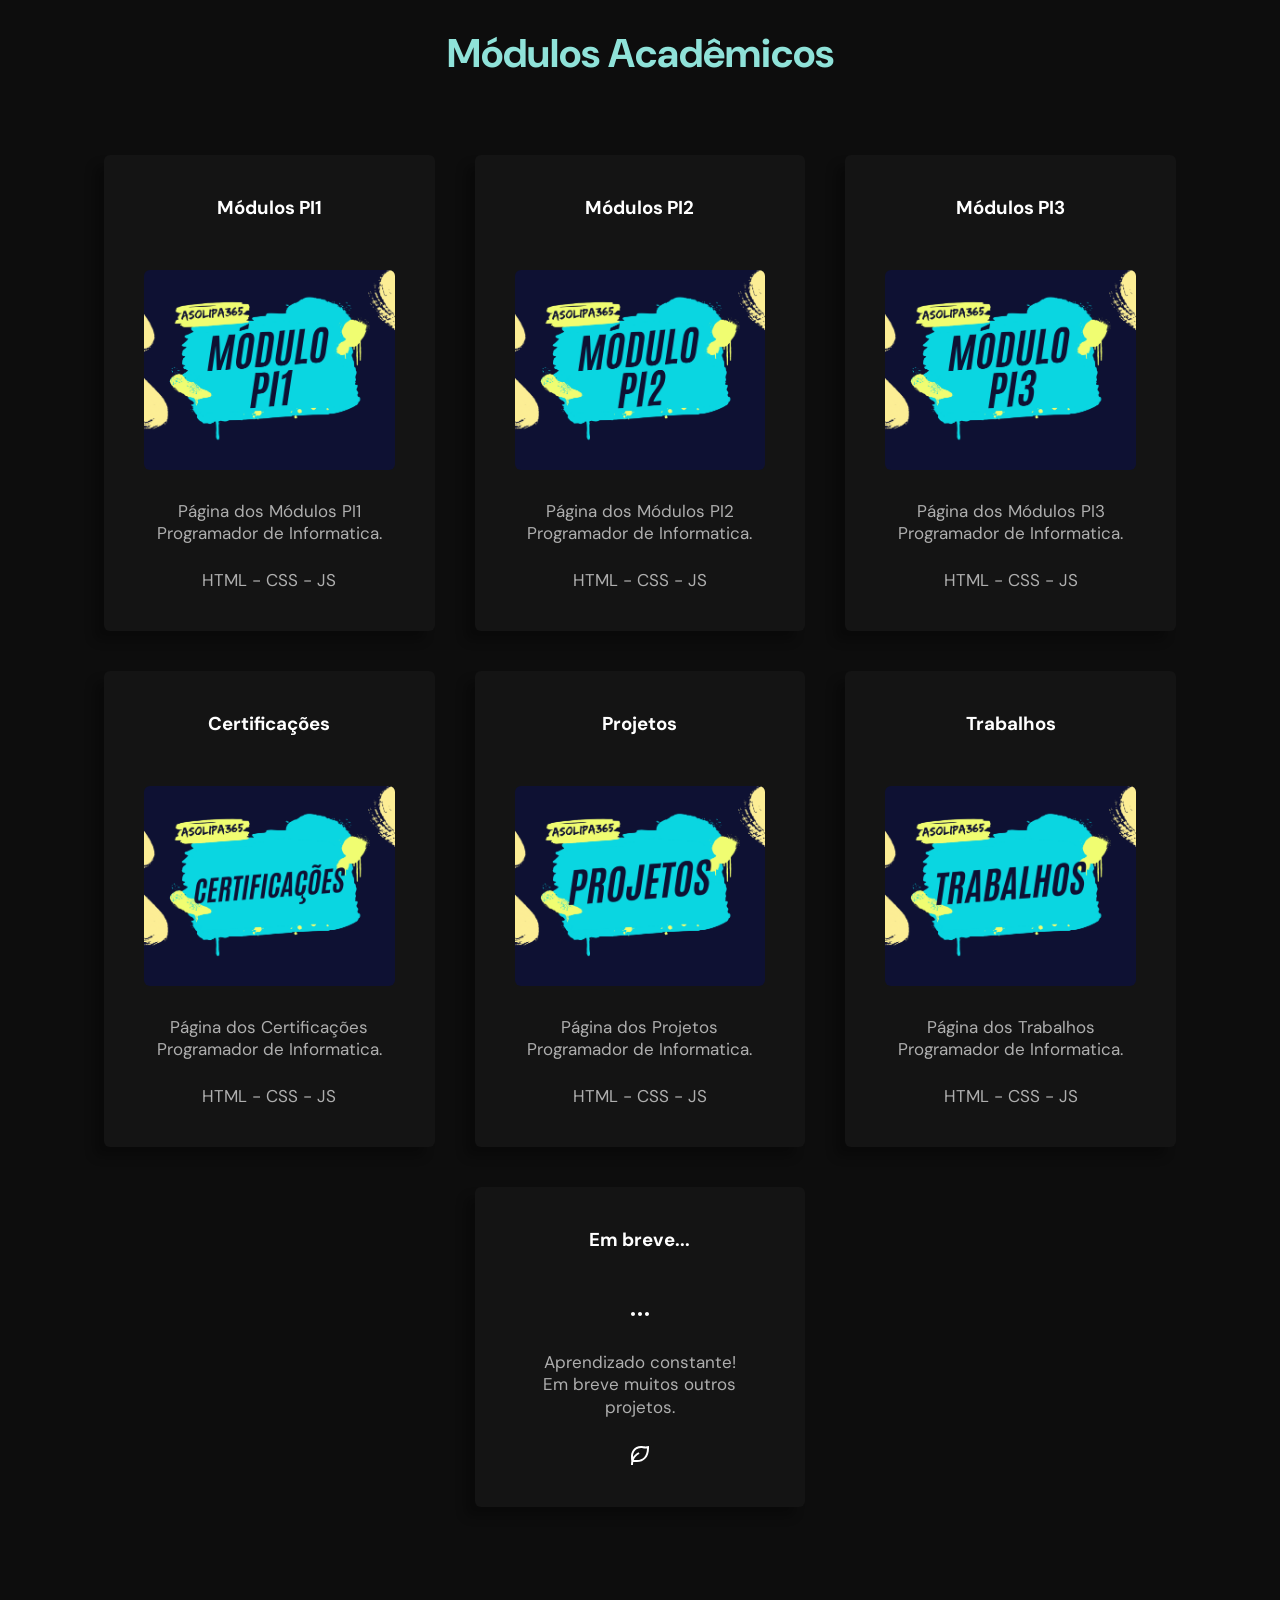
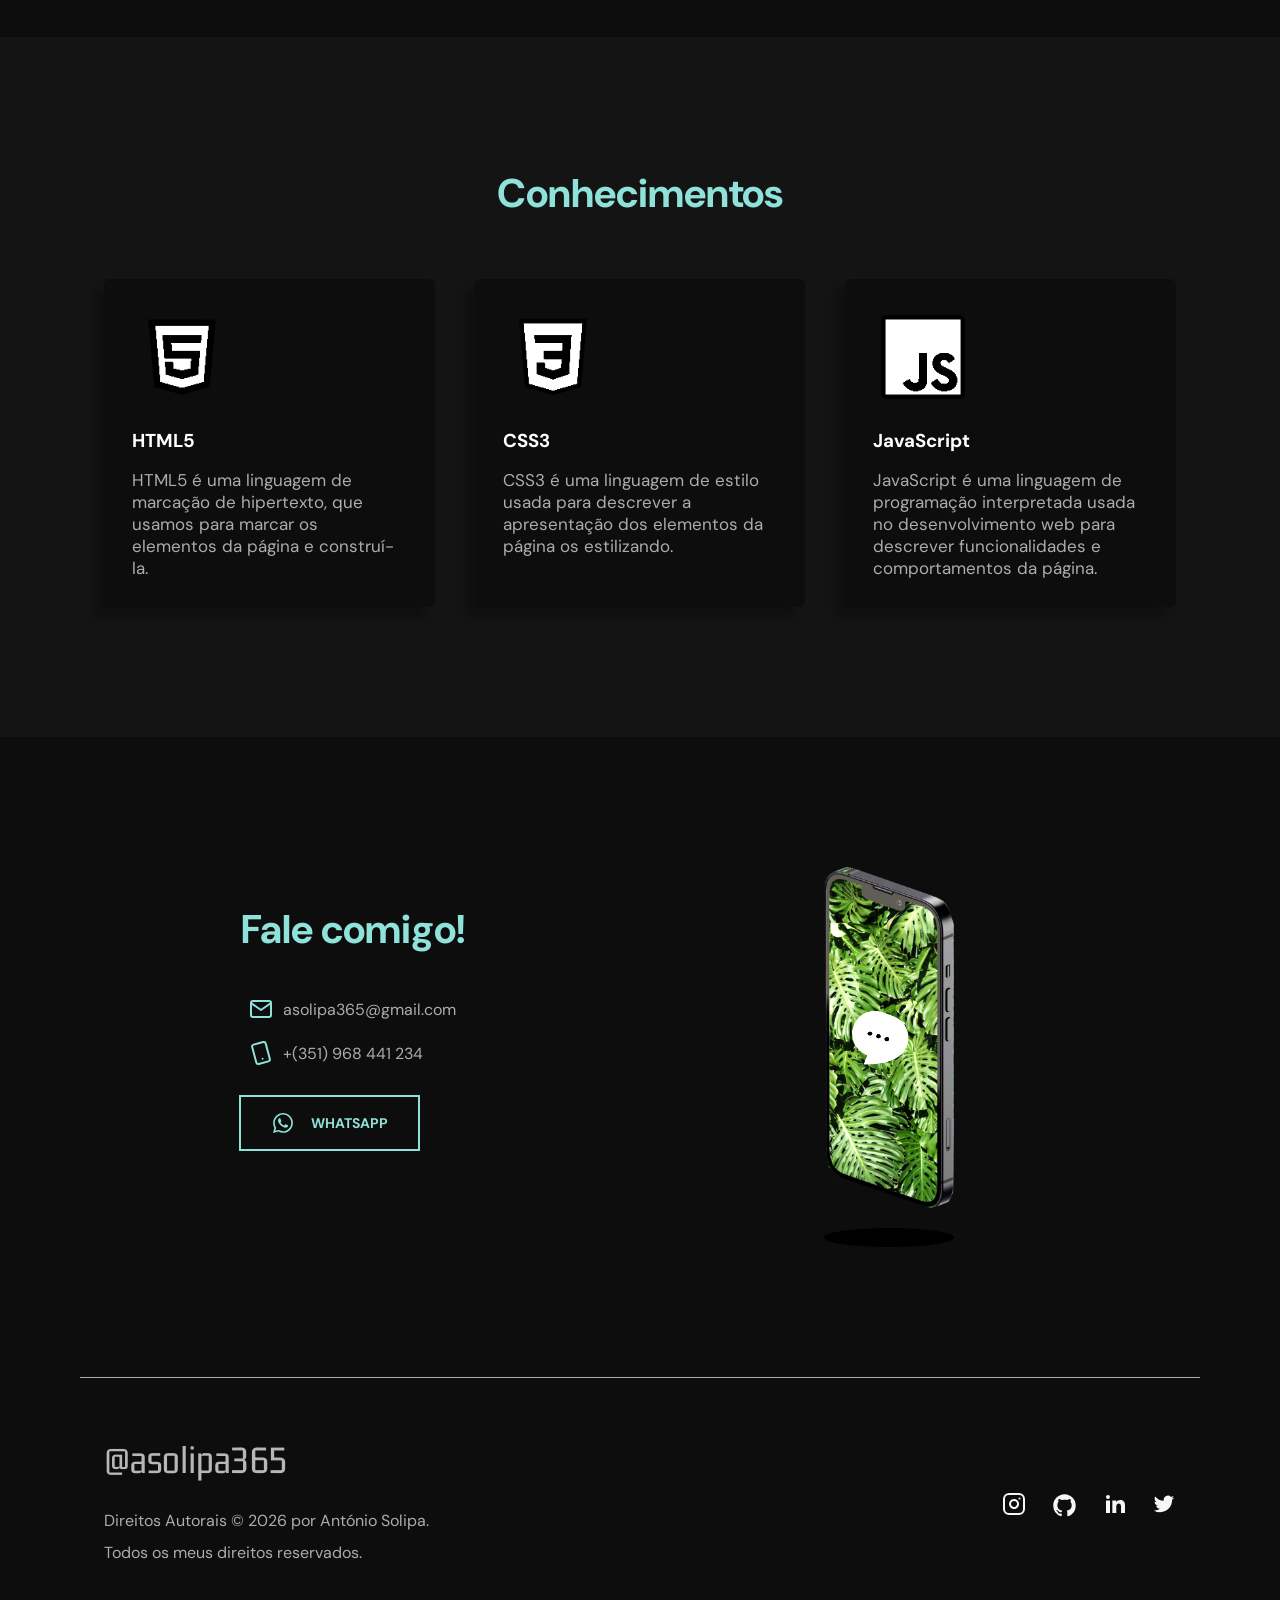
==== commit 2f5f32e2: "first commit" ====
--- a/index.html
+++ b/index.html
@@ -1,144 +1,557 @@
 <!DOCTYPE html>
 <html lang="pt-br">
-    <head>
-        <meta charset="utf-8" />
-        <meta name="viewport" content="width=device-width, initial-scale=1, shrink-to-fit=no" />
-        <meta name="description" content="" />
-        <meta name="author" content="António Solipa" />
-        <title>Lar - asolipa365</title>
-        <!-- Favicon-->
-        <link rel="icon" type="image/x-icon" href="/src/assets/favicon.ico" />
-        <!-- Core theme CSS (includes Bootstrap)-->
-        <link href="/src/css/index.css" rel="stylesheet" />
-    </head>
-    <body>
-        <!-- Navigation-->
-        <nav class="navbar navbar-expand-lg navbar-light bg-light">
-            <div class="container px-4 px-lg-5">
-                <a class="navbar-brand" href="https://github.com/asolipa365/" target="_blank">António Solipa </a>
-                <button class="navbar-toggler" type="button" data-bs-toggle="collapse" data-bs-target="#navbarSupportedContent" aria-controls="navbarSupportedContent" aria-expanded="false" aria-label="Toggle navigation"><span class="navbar-toggler-icon"></span></button>
-                <div class="collapse navbar-collapse" id="navbarSupportedContent">
-                    <ul class="navbar-nav me-auto mb-2 mb-lg-0 ms-lg-4">
-                        <li class="nav-item"><a class="nav-link active" aria-current="page" href="/index.html">Lar</a></li>
-                        <li class="nav-item"><a class="nav-link" href="/src/page/PT/Sobre.html">Sobre</a></li>
-                        <li class="nav-item dropdown">
-                            <a class="nav-link dropdown-toggle" id="navbarDropdown" href="#" role="button" data-bs-toggle="dropdown" aria-expanded="false">Módulos PI1</a>
-                            <ul class="dropdown-menu" aria-labelledby="navbarDropdown">
-                                <li><a class="dropdown-item" href="/src/page/PT/Módulos-PI1.html">Todos os Módulos</a></li>
-                                <li><hr class="dropdown-divider" /></li>
-                                <li><a class="dropdown-item" href="#!">Arquitetura Interna do Computador</a></li>
-                                <li><a class="dropdown-item" href="#!">Dispositivos e Periféricos</a></li>
-                                <li><a class="dropdown-item" href="#!">Conexões de Rede</a></li>
-                                <li><a class="dropdown-item" href="#!">Sistemas Operativos</a></li>
-                                <li><a class="dropdown-item" href="#!">Utilitário de apresentação gráfica</a></li>
-                                <li><a class="dropdown-item" href="#!">Algoritmos</a></li>
-                                <li><a class="dropdown-item" href="#!">Estruturas de Dados</a></li>
-                                <li><a class="dropdown-item" href="#!">Princípios Metodológicos de Programação</a></li>
-                                <li><a class="dropdown-item" href="#!">Análise de Sistemas de Informação</a></li>
-                                <li><a class="dropdown-item" href="#!">Metodologias de Desenvolvimento de Software</a></li>
-                                <li><a class="dropdown-item" href="#!">Informática - Noções Básicas</a></li>
-                                <li><a class="dropdown-item" href="#!">Processamento Computacional</a></li>
-                                <li><a class="dropdown-item" href="#!">Programação em C/C++</a></li>
-                                <li><a class="dropdown-item" href="#!">Fundamentos da linguagem SQL</a></li>
-                                <li><a class="dropdown-item" href="#!">Fundamentos de Python</a></li>
-                            </ul>
-                        </li>
-                        <li class="nav-item dropdown">
-                            <a class="nav-link dropdown-toggle" id="navbarDropdown" href="#" role="button" data-bs-toggle="dropdown" aria-expanded="false">Módulos PI2</a>
-                            <ul class="dropdown-menu" aria-labelledby="navbarDropdown">
-                                <li><a class="dropdown-item" href="/src/page/PT/Módulos-PI2.html">Todos os Módulos</a></li>
-                                <li><hr class="dropdown-divider" /></li>
-                                <li><a class="dropdown-item" href="#!">Serviços adicionais de rede</a></li>
-                                <li><a class="dropdown-item" href="#!">Administração de redes locais</a></li>
-                                <li><a class="dropdown-item" href="#!">Programação em C/C++ - fundamentos</a></li>
-                                <li><a class="dropdown-item" href="#!">Programação em C/C++ - avançada</a></li>
-                                <li><a class="dropdown-item" href="#!">Administração de bases de dados para programadores</a></li>
-                                <li><a class="dropdown-item" href="#!">Programação de sistemas distribuídos -JAVA</a></li>
-                                <li><a class="dropdown-item" href="#!">Desenvolvimento de aplicações web em JAVA</a></li>
-                            </ul>
-                        </li>
-                        <li class="nav-item dropdown">
-                            <a class="nav-link dropdown-toggle" id="navbarDropdown" href="#" role="button" data-bs-toggle="dropdown" aria-expanded="false">Módulos PI3</a>
-                            <ul class="dropdown-menu" aria-labelledby="navbarDropdown">
-                                <li><a class="dropdown-item" href="#!">Todos os Módulos</a></li>
-                                <li><hr class="dropdown-divider" /></li>
-                                <li><a class="dropdown-item" href="#!">Programação em C#</a></li>
-                                <li><a class="dropdown-item" href="#!">Programação ASP.Net Core MVC</a></li>
-                                <li><a class="dropdown-item" href="#!">Sistemas de rede local</a></li>
-                                <li><a class="dropdown-item" href="#!">Programação avançada com Python</a></li>
-                                <li><a class="dropdown-item" href="#!">Segurança no desenvolvimento de software</a></li>
-                                <li><a class="dropdown-item" href="#!">Projeto de programação</a></li>
-                                <li><a class="dropdown-item" href="#!">Projeto de tecnologias e programação de sistemas de informação</a></li>
-                                <li><a class="dropdown-item" href="#!">Segurança e Saúde no Trabalho – situações epidémicas/pandémicas</a></li>
-                                <li><a class="dropdown-item" href="#!">Teletrabalho</a></li>
-                            </ul>
-                        </li>
-                        <li class="nav-item dropdown">
-                            <a class="nav-link dropdown-toggle" id="navbarDropdown" href="#" role="button" data-bs-toggle="dropdown" aria-expanded="false">Projetos</a>
-                            <ul class="dropdown-menu" aria-labelledby="navbarDropdown">
-                                <li><a class="dropdown-item" href="#!">Todos os Projetos</a></li>
-                                <li><hr class="dropdown-divider" /></li>
-                                <li><a class="dropdown-item" href="#!">Assistente Pessoal</a></li>
-                                <li><a class="dropdown-item" href="#!">Feel The Mystery</a></li>
-                                <li><a class="dropdown-item" href="#!">Formulario</a></li>
-                                <li><a class="dropdown-item" href="#!">Global Game Jam</a></li>
-                                <li><a class="dropdown-item" href="#!">Jogo da Velha</a></li>
-                                <li><a class="dropdown-item" href="#!">Pac Man</a></li>
-                                <li><a class="dropdown-item" href="#!">Sentir o Misterio</a></li>
-                                <li><a class="dropdown-item" href="#!">Snake Game</a></li>
-                                <li><a class="dropdown-item" href="#!">Tradutor de Texto</a></li>
-                                <li><a class="dropdown-item" href="#!">WeatherApp</a></li>
-                            </ul>
-                        </li>
-                        <li class="nav-item dropdown">
-                            <a class="nav-link dropdown-toggle" id="navbarDropdown" href="#" role="button" data-bs-toggle="dropdown" aria-expanded="false">Trabalhos</a>
-                            <ul class="dropdown-menu" aria-labelledby="navbarDropdown">
-                                <li><a class="dropdown-item" href="#!">Todos os Trabalhos</a></li>
-                                <li><hr class="dropdown-divider" /></li>
-                                <li><a class="dropdown-item" href="#!">Agenda Telefonica</a></li>
-                                <li><a class="dropdown-item" href="#!">Olá Mundo!</a></li>
-                                <li><a class="dropdown-item" href="#!">Livro</a></li>
-                            </ul>
-                        </li>
-                        <li class="nav-item dropdown">
-                            <a class="nav-link dropdown-toggle" id="navbarDropdown" href="#" role="button" data-bs-toggle="dropdown" aria-expanded="false">Certificações</a>
-                            <ul class="dropdown-menu" aria-labelledby="navbarDropdown">
-                                <li><a class="dropdown-item" href="#!">Todos os Certificações</a></li>
-                                <li><hr class="dropdown-divider" /></li>
-                                <li><a class="dropdown-item" href="https://www.credly.com/badges/ae258914-57a7-479b-a583-df1973eacb1f">AWS Educate: Conceitos básicos da computação</a></li>
-                                <li><a class="dropdown-item" href="https://www.credly.com/badges/38b55342-2f6e-49d0-b9e8-d2b736b569d9">AWS Educate: Conceitos básicos do armazenamento</a></li>
-                                <li><a class="dropdown-item" href="https://www.credly.com/badges/297206ce-09b7-41c7-bd0a-131bb64eef01">AWS Educate: Conceitos básicos de rede</a></li>
-                                <li><a class="dropdown-item" href="https://www.credly.com/badges/83465e79-0d0d-451b-af34-5280c418a6cd/public_url">Certificação Profissional Scrum Foundation - SFPC™</a></li>
-                            </ul>
-                        </li>
-                    </ul>
-                    <form class="d-flex">
-                        <button class="btn btn-outline-dark" type="submit">
-                            <i class="bi bi-translate"></i>
-                            Idioma
-                        </button>
-                    </form>
-                </div>
+
+  <head>
+    <meta charset="UTF-8" />
+    <meta name="robots" content="index" />
+    <meta property="og:type" content="website" />
+    <meta name="author" content="António Solipa" />
+    <meta http-equiv="X-UA-Compatible" content="IE=edge" />
+    <meta name="viewport" content="width=device-width, initial-scale=1.0" />
+    <meta name="description" content="Portfólio de António Solipa, desenvolvedor web Front-end" />
+    <meta property="og:description" content="Portfólio de António Solipa, desenvolvedor web Front-end" />
+    <meta property="og:image" content="https://github.com/asolipa365.png--Imagem de António Solipa no GitHub" />
+    <meta name="keywords" content="developer, programação, dev, desenvolvedor, programador, html, css, javascript, nodejs, reactjs, react, github, frontend, front-end" />
+
+    <link rel="stylesheet" href="/src/css/style.css" />
+    <link rel="preconnect" href="https://fonts.googleapis.com" />
+    <link rel="preconnect" href="https://fonts.gstatic.com" crossorigin />
+    <link rel="shortcut icon" href="/src/assets/favicon.ico" ype="image/x-icon" />
+    <link rel="stylesheet" href="https://fonts.googleapis.com/css2?family=DM+Sans&family=Gemunu+Libre:wght@200&display=swap" />
+
+    <script src="https://unpkg.com/scrollreveal"></script>
+    <script type="module" src="/src/js/main.js" defer></script>
+
+    <title>Portfólio - António Solipa</title>
+  </head>
+
+  <body>
+    <nav id="navigation">
+      <div class="wrapper">
+        <a class="logo close" href="#home">Portfólio</a>
+
+        <div class="menu">
+          <ul>
+            <li>
+              <a id="aboutNav" class="close" href="#about">Sobre mim</a>
+            </li>
+            <li>
+              <a id="projectsNav" class="close" href="#projects">Projetos</a>
+            </li>
+            <li>
+              <a id="knowledgeNav" class="close" href="#knowledge">Conhecimentos</a>
+            </li>
+            <li>
+              <a id="contactNav" class="close" href="#contact">Fale comigo</a>
+            </li>
+          </ul>
+
+          <ul class="social-links">
+            <li>
+              <a
+                href="https://instagram.com/asolipa365/"
+                title="Instagram"
+                target="_blank"
+                ><svg
+                  width="24"
+                  height="24"
+                  viewBox="0 0 24 24"
+                  fill="none"
+                  xmlns="http://www.w3.org/2000/svg"
+                >
+                  <path
+                    d="M17 1.99997H7C4.23858 1.99997 2 4.23855 2 6.99997V17C2 19.7614 4.23858 22 7 22H17C19.7614 22 22 19.7614 22 17V6.99997C22 4.23855 19.7614 1.99997 17 1.99997Z"
+                    stroke="#FFFAF1"
+                    stroke-width="2"
+                    stroke-linecap="round"
+                    stroke-linejoin="round"
+                  />
+                  <path
+                    d="M15.9997 11.3701C16.1231 12.2023 15.981 13.0523 15.5935 13.7991C15.206 14.5459 14.5929 15.1515 13.8413 15.5297C13.0898 15.908 12.2382 16.0397 11.4075 15.906C10.5768 15.7723 9.80947 15.3801 9.21455 14.7852C8.61962 14.1903 8.22744 13.4229 8.09377 12.5923C7.96011 11.7616 8.09177 10.91 8.47003 10.1584C8.84829 9.40691 9.45389 8.7938 10.2007 8.4063C10.9475 8.0188 11.7975 7.87665 12.6297 8.00006C13.4786 8.12594 14.2646 8.52152 14.8714 9.12836C15.4782 9.73521 15.8738 10.5211 15.9997 11.3701Z"
+                    stroke="#FFFAF1"
+                    stroke-width="2"
+                    stroke-linecap="round"
+                    stroke-linejoin="round"
+                  />
+                  <path
+                    d="M17.5 6.49997H17.51"
+                    stroke="#FFFAF1"
+                    stroke-width="2"
+                    stroke-linecap="round"
+                    stroke-linejoin="round"
+                  />
+                </svg>
+              </a>
+            </li>
+            <li>
+              <a
+                href="https://github.com/asolipa365/"
+                title="Github"
+                target="_blank"
+                ><svg
+                  xmlns="http://www.w3.org/2000/svg"
+                  viewBox="0 0 24 24"
+                  width="24"
+                  height="24"
+                >
+                  <path fill="none" d="M0 0h24v24H0z" />
+                  <path
+                    d="M12 2C6.475 2 2 6.475 2 12a9.994 9.994 0 0 0 6.838 9.488c.5.087.687-.213.687-.476 0-.237-.013-1.024-.013-1.862-2.512.463-3.162-.612-3.362-1.175-.113-.288-.6-1.175-1.025-1.413-.35-.187-.85-.65-.013-.662.788-.013 1.35.725 1.538 1.025.9 1.512 2.338 1.087 2.912.825.088-.65.35-1.087.638-1.337-2.225-.25-4.55-1.113-4.55-4.938 0-1.088.387-1.987 1.025-2.688-.1-.25-.45-1.275.1-2.65 0 0 .837-.262 2.75 1.026a9.28 9.28 0 0 1 2.5-.338c.85 0 1.7.112 2.5.337 1.912-1.3 2.75-1.024 2.75-1.024.55 1.375.2 2.4.1 2.65.637.7 1.025 1.587 1.025 2.687 0 3.838-2.337 4.688-4.562 4.938.362.312.675.912.675 1.85 0 1.337-.013 2.412-.013 2.75 0 .262.188.574.688.474A10.016 10.016 0 0 0 22 12c0-5.525-4.475-10-10-10z"
+                    fill="rgba(255,255,255,1)"
+                  />
+                </svg>
+              </a>
+            </li>
+            <li>
+              <a
+                href="https://linkedin.com/in/asolipa365/"
+                title="LinkedIn"
+                target="_blank"
+                ><svg
+                  xmlns="http://www.w3.org/2000/svg"
+                  viewBox="0 0 24 24"
+                  width="24"
+                  height="24"
+                >
+                  <path fill="none" d="M0 0h24v24H0z" />
+                  <path
+                    d="M6.94 5a2 2 0 1 1-4-.002 2 2 0 0 1 4 .002zM7 8.48H3V21h4V8.48zm6.32 0H9.34V21h3.94v-6.57c0-3.66 4.77-4 4.77 0V21H22v-7.93c0-6.17-7.06-5.94-8.72-2.91l.04-1.68z"
+                    fill="rgba(255,255,255,1)"
+                  />
+                </svg>
+              </a>
+            </li>
+            <li>
+              <a
+                href="https://twitter.com/asolipa365/"
+                title="Twitter"
+                target="_blank"
+                ><svg
+                  xmlns="http://www.w3.org/2000/svg"
+                  viewBox="0 0 24 24"
+                  width="24"
+                  height="24"
+                >
+                  <path fill="none" d="M0 0h24v24H0z" />
+                  <path
+                    d="M22.162 5.656a8.384 8.384 0 0 1-2.402.658A4.196 4.196 0 0 0 21.6 4c-.82.488-1.719.83-2.656 1.015a4.182 4.182 0 0 0-7.126 3.814 11.874 11.874 0 0 1-8.62-4.37 4.168 4.168 0 0 0-.566 2.103c0 1.45.738 2.731 1.86 3.481a4.168 4.168 0 0 1-1.894-.523v.052a4.185 4.185 0 0 0 3.355 4.101 4.21 4.21 0 0 1-1.89.072A4.185 4.185 0 0 0 7.97 16.65a8.394 8.394 0 0 1-6.191 1.732 11.83 11.83 0 0 0 6.41 1.88c7.693 0 11.9-6.373 11.9-11.9 0-.18-.005-.362-.013-.54a8.496 8.496 0 0 0 2.087-2.165z"
+                    fill="rgba(255,255,255,1)"
+                  />
+                </svg>
+              </a>
+            </li>
+          </ul>
+        </div>
+
+        <button
+          aria-expanded="false"
+          aria-label="Abrir menu"
+          class="open-menu open"
+        >
+          <svg
+            width="40"
+            height="40"
+            viewBox="0 0 40 40"
+            fill="none"
+            xmlns="http://www.w3.org/2000/svg"
+          >
+            <path
+              d="M10 20H30"
+              stroke="#00856F"
+              stroke-width="2"
+              stroke-linecap="round"
+              stroke-linejoin="round"
+            />
+            <path
+              d="M10 12H30"
+              stroke="#00856F"
+              stroke-width="2"
+              stroke-linecap="round"
+              stroke-linejoin="round"
+            />
+            <path
+              d="M18 28L30 28"
+              stroke="#00856F"
+              stroke-width="2"
+              stroke-linecap="round"
+              stroke-linejoin="round"
+            />
+          </svg>
+        </button>
+
+        <button
+          aria-expanded="true"
+          aria-label="Fechar menu"
+          class="close-menu close"
+        >
+          <svg
+            width="40"
+            height="40"
+            viewBox="0 0 40 40"
+            fill="none"
+            xmlns="http://www.w3.org/2000/svg"
+          >
+            <path
+              d="M30 10L10 30M10 10L30 30"
+              stroke="#FFFAF1"
+              stroke-width="2"
+              stroke-linecap="round"
+              stroke-linejoin="round"
+            />
+          </svg>
+        </button>
+      </div>
+    </nav>
+
+    <section id="home">
+      <div class="wrapper">
+        <div class="col-a">
+          <header>
+            <h4>Olá Mundo</h4>
+            <h1>Eu sou António,</h1>
+          </header>
+          <div class="content">
+            <p class="line typing">Desenvolvedor Web Front-end.</p>
+            <!-- <a class="button" href="#" target="_blank">vCard</a> -->
+          </div>
+        </div>
+
+        <div class="col-b">
+          <img
+            src="/src/img/notebook.png"
+            alt="Imagem de um notebook."
+            id="notebook-1"
+          />
+          <img
+            src="/src/img/notebook-2.png"
+            alt="Imagem de um notebook com tela quebrada"
+            id="notebook-2"
+          />
+          <img
+            src="/src/img/notebook-2-white.png"
+            alt="Imagem de um notebook com tela quebrada"
+            id="notebook-2-white"
+          />
+          <img
+            src="/src/img/vidro.png"
+            alt="Imagem de estilhaços de vidro com os ícones de HTML5, CSS3 e JavaScript por cima."
+            id="vidro"
+          />
+        </div>
+      </div>
+    </section>
+
+    <section id="about">
+      <div class="wrapper">
+        <div class="col-a">
+          <header>
+            <h2>Sobre mim</h2>
+          </header>
+          <div class="content">
+            <p>
+              Olá,👋 Eu sou o António Solipa um desenvolvedor de 18 anos, apaixonado por programação 
+              estudo na @EscolaProfissionalDoFundao. 
+              <br>
+              <br>
+              Sou estudante na Escola Profissional do Fundão estudando Programação e Comunicação. 
+              Sou apaixonado por aprendizado de máquina e engenharia de software e sempre fico feliz 
+              em conversar sobre qualquer assunto relacionado a esses temas!
+            </p>
+          </div>
+        </div>
+
+        <div class="col-b">
+          <img src="https://github.com/asolipa365.png" alt="Imagem no GitHub de António Solipa." />
+        </div>
+      </div>
+    </section>
+
+    <section id="projects">
+      <div class="wrapper"></div>
+    </section>
+
+    <section id="knowledge">
+      <div class="wrapper">
+        <header>
+          <h2>Conhecimentos</h2>
+        </header>
+        <div class="content">
+          <div class="cards">
+            <div class="card">
+              <img src="/src/img/html.png" alt="Ícone do HTML5." />
+
+              <h3>HTML5</h3>
+              <p>
+                HTML5 é uma linguagem de marcação de hipertexto, que usamos para
+                marcar os elementos da página e construí-la.
+              </p>
             </div>
-        </nav>
-        <!-- Header-->
-        <!-- Page Content-->
-        <section>
-            <div class="container px-4 px-lg-5">
-                <div class="row gx-4 gx-lg-5">
-                    <div class="col-lg-6">
-                        <h1 class="mt-5">Os Meus Módulos Acadêmicos</h1>
-                    <br>
-                        <p>Ao longo do meu percurso acadêmico na Escola Profissional do Fundão, apresento de forma organizada todos os trabalhos acadêmicos que desenvolvi, divididos em módulos que abrangem uma ampla gama de disciplinas. Cada módulo representou uma oportunidade única para aprofundar meus conhecimentos e habilidades.</p>
-                        <p>Ao longo desses módulos, não limitei meu aprendizado apenas ao aspecto técnico, mas busquei ativamente oportunidades para aprimorar minhas habilidades interpessoais. Envolvendo-me em projetos em grupo, apresentações e atividades extracurriculares, desenvolvi uma capacidade robusta de colaboração e comunicação eficaz.</p>
-                        <p>Em resumo, os módulos realizados na Escola Profissional do Fundão representam não apenas uma jornada acadêmica, mas uma experiência abrangente na qual adquiri conhecimentos sólidos, habilidades práticas e uma mentalidade proativa, preparando-me para os desafios futuros em minha trajetória acadêmica e profissional.</p>
-                    </div>
-                </div>
+            <div class="card">
+              <img src="/src/img/css.png" alt="Ícone do CSS3." />
+
+              <h3>CSS3</h3>
+              <p>
+                CSS3 é uma linguagem de estilo usada para descrever a
+                apresentação dos elementos da página os estilizando.
+              </p>
             </div>
-        </section>
-        <!-- Bootstrap core JS-->
-        <script src="https://cdn.jsdelivr.net/npm/bootstrap@5.2.3/dist/js/bootstrap.bundle.min.js"></script>
-        <!-- Core theme JS-->
-        <script src="/src/js/scripts.js"></script>
-    </body>
-</html>
+            <div class="card">
+              <img src="/src/img/js.png" alt="Ícone do Javascript." />
+
+              <h3>JavaScript</h3>
+              <p>
+                JavaScript é uma linguagem de programação interpretada usada no
+                desenvolvimento web para descrever funcionalidades e
+                comportamentos da página.
+              </p>
+            </div>
+          </div>
+        </div>
+      </div>
+    </section>
+
+    <section id="contact">
+      <div class="wrapper">
+        <div class="col-a">
+          <header>
+            <h2>Fale comigo!</h2>
+          </header>
+          <div class="content">
+            <ul>
+              <li>
+                <a href="mailto: asolipa365@gmail.com" title="Enviar e-mail">
+                  <svg
+                    width="24"
+                    height="24"
+                    viewBox="0 0 24 24"
+                    fill="none"
+                    xmlns="http://www.w3.org/2000/svg"
+                  >
+                    <path
+                      d="M4 4H20C21.1 4 22 4.9 22 6V18C22 19.1 21.1 20 20 20H4C2.9 20 2 19.1 2 18V6C2 4.9 2.9 4 4 4Z"
+                      stroke="#00856F"
+                      stroke-width="2"
+                      stroke-linecap="round"
+                      stroke-linejoin="round"
+                    />
+                    <path
+                      d="M22 6L12 13L2 6"
+                      stroke="#00856F"
+                      stroke-width="2"
+                      stroke-linecap="round"
+                      stroke-linejoin="round"
+                    />
+                  </svg>
+
+                  asolipa365@gmail.com
+                </a>
+              </li>
+              <li>
+                <a href="tel:+351968441234 title=" Fazer ligação
+                  ><img
+                    src="/src/icons/celular-2.svg"
+                    alt="Ícone de celular."
+                    id="cel"
+                  />
+                  +(351) 968 441 234</a
+                >
+              </li>
+            </ul>
+
+            <a
+              class="button"
+              title="Me chama no zap!"
+              href="https://wa.me/+351968441234"
+              target="_blank"
+            >
+              <svg
+                width="24"
+                height="24"
+                viewBox="0 0 24 24"
+                fill="none"
+                xmlns="http://www.w3.org/2000/svg"
+              >
+                <path
+                  d="M16.6 14.0001C16.4 13.9001 15.1 13.3001 14.9 13.2001C14.7 13.1001 14.5 13.1001 14.3 13.3001C14.1 13.5001 13.7 14.1001 13.5 14.3001C13.4 14.5001 13.2 14.5001 13 14.4001C12.3 14.1001 11.6 13.7001 11 13.2001C10.5 12.7001 10 12.1001 9.6 11.5001C9.5 11.3001 9.6 11.1001 9.7 11.0001C9.8 10.9001 9.9 10.7001 10.1 10.6001C10.2 10.5001 10.3 10.3001 10.3 10.2001C10.4 10.1001 10.4 9.9001 10.3 9.8001C10.2 9.7001 9.7 8.5001 9.5 8.0001C9.4 7.3001 9.2 7.3001 9 7.3001C8.9 7.3001 8.7 7.3001 8.5 7.3001C8.3 7.3001 8 7.5001 7.9 7.6001C7.3 8.2001 7 8.9001 7 9.7001C7.1 10.6001 7.4 11.5001 8 12.3001C9.1 13.9001 10.5 15.2001 12.2 16.0001C12.7 16.2001 13.1 16.4001 13.6 16.5001C14.1 16.7001 14.6 16.7001 15.2 16.6001C15.9 16.5001 16.5 16.0001 16.9 15.4001C17.1 15.0001 17.1 14.6001 17 14.2001C17 14.2001 16.8 14.1001 16.6 14.0001ZM19.1 4.9001C15.2 1.0001 8.9 1.0001 5 4.9001C1.8 8.1001 1.2 13.0001 3.4 16.9001L2 22.0001L7.3 20.6001C8.8 21.4001 10.4 21.8001 12 21.8001C17.5 21.8001 21.9 17.4001 21.9 11.9001C22 9.3001 20.9 6.8001 19.1 4.9001ZM16.4 18.9001C15.1 19.7001 13.6 20.2001 12 20.2001C10.5 20.2001 9.1 19.8001 7.8 19.1001L7.5 18.9001L4.4 19.7001L5.2 16.7001L5 16.4001C2.6 12.4001 3.8 7.4001 7.7 4.9001C11.6 2.4001 16.6 3.7001 19 7.5001C21.4 11.4001 20.3 16.5001 16.4 18.9001Z"
+                  fill="white"
+                />
+              </svg>
+              WhatsApp
+            </a>
+          </div>
+        </div>
+
+        <div class="col-b">
+          <img src="/src/icons/celular.png" alt="Ícone de celular." />
+        </div>
+      </div>
+    </section>
+
+    <a id="backToTopButton" title="Voltar ao topo" href="#home">
+      <svg
+        width="40"
+        height="40"
+        viewBox="0 0 40 40"
+        fill="none"
+        xmlns="http://www.w3.org/2000/svg"
+      >
+        <circle cx="20" cy="20" r="20" fill="#00856F" />
+        <path
+          d="M20 27V13"
+          stroke="white"
+          stroke-width="2"
+          stroke-linecap="round"
+          stroke-linejoin="round"
+        />
+        <path
+          d="M13 20L20 13L27 20"
+          stroke="white"
+          stroke-width="2"
+          stroke-linecap="round"
+          stroke-linejoin="round"
+        />
+      </svg>
+    </a>
+
+    <footer>
+      <div class="wrapper">
+        <div class="col-a">
+          <a class="logo" href="https://www.github.com/asolipa365/" target="_blank">@asolipa365</a>
+          <p>Direitos Autorais &copy; <span id="getCurrentDate"></span> por António Solipa. <br> Todos os meus direitos reservados.</p>
+        </div>
+
+        <div class="col-b">
+          <ul class="social-links">
+            <li>
+              <a
+                href="https://instagram.com/asolipa365"
+                title="Instagram"
+                target="_blank"
+                ><svg
+                  width="24"
+                  height="24"
+                  viewBox="0 0 24 24"
+                  fill="none"
+                  xmlns="http://www.w3.org/2000/svg"
+                >
+                  <path
+                    d="M17 1.99997H7C4.23858 1.99997 2 4.23855 2 6.99997V17C2 19.7614 4.23858 22 7 22H17C19.7614 22 22 19.7614 22 17V6.99997C22 4.23855 19.7614 1.99997 17 1.99997Z"
+                    stroke="#FFFAF1"
+                    stroke-width="2"
+                    stroke-linecap="round"
+                    stroke-linejoin="round"
+                  />
+                  <path
+                    d="M15.9997 11.3701C16.1231 12.2023 15.981 13.0523 15.5935 13.7991C15.206 14.5459 14.5929 15.1515 13.8413 15.5297C13.0898 15.908 12.2382 16.0397 11.4075 15.906C10.5768 15.7723 9.80947 15.3801 9.21455 14.7852C8.61962 14.1903 8.22744 13.4229 8.09377 12.5923C7.96011 11.7616 8.09177 10.91 8.47003 10.1584C8.84829 9.40691 9.45389 8.7938 10.2007 8.4063C10.9475 8.0188 11.7975 7.87665 12.6297 8.00006C13.4786 8.12594 14.2646 8.52152 14.8714 9.12836C15.4782 9.73521 15.8738 10.5211 15.9997 11.3701Z"
+                    stroke="#FFFAF1"
+                    stroke-width="2"
+                    stroke-linecap="round"
+                    stroke-linejoin="round"
+                  />
+                  <path
+                    d="M17.5 6.49997H17.51"
+                    stroke="#FFFAF1"
+                    stroke-width="2"
+                    stroke-linecap="round"
+                    stroke-linejoin="round"
+                  />
+                </svg>
+              </a>
+            </li>
+            <li>
+              <a
+                href="https://github.com/asolipa365"
+                title="Github"
+                target="_blank"
+                ><svg
+                  xmlns="http://www.w3.org/2000/svg"
+                  viewBox="0 0 24 24"
+                  width="24"
+                  height="24"
+                >
+                  <path fill="none" d="M0 0h24v24H0z" />
+                  <path
+                    d="M12 2C6.475 2 2 6.475 2 12a9.994 9.994 0 0 0 6.838 9.488c.5.087.687-.213.687-.476 0-.237-.013-1.024-.013-1.862-2.512.463-3.162-.612-3.362-1.175-.113-.288-.6-1.175-1.025-1.413-.35-.187-.85-.65-.013-.662.788-.013 1.35.725 1.538 1.025.9 1.512 2.338 1.087 2.912.825.088-.65.35-1.087.638-1.337-2.225-.25-4.55-1.113-4.55-4.938 0-1.088.387-1.987 1.025-2.688-.1-.25-.45-1.275.1-2.65 0 0 .837-.262 2.75 1.026a9.28 9.28 0 0 1 2.5-.338c.85 0 1.7.112 2.5.337 1.912-1.3 2.75-1.024 2.75-1.024.55 1.375.2 2.4.1 2.65.637.7 1.025 1.587 1.025 2.687 0 3.838-2.337 4.688-4.562 4.938.362.312.675.912.675 1.85 0 1.337-.013 2.412-.013 2.75 0 .262.188.574.688.474A10.016 10.016 0 0 0 22 12c0-5.525-4.475-10-10-10z"
+                    fill="rgba(255,255,255,1)"
+                  />
+                </svg>
+              </a>
+            </li>
+            <li>
+              <a
+                href="https://linkedin.com/in/asolipa365"
+                title="LinkedIn"
+                target="_blank"
+                ><svg
+                  xmlns="http://www.w3.org/2000/svg"
+                  viewBox="0 0 24 24"
+                  width="24"
+                  height="24"
+                >
+                  <path fill="none" d="M0 0h24v24H0z" />
+                  <path
+                    d="M6.94 5a2 2 0 1 1-4-.002 2 2 0 0 1 4 .002zM7 8.48H3V21h4V8.48zm6.32 0H9.34V21h3.94v-6.57c0-3.66 4.77-4 4.77 0V21H22v-7.93c0-6.17-7.06-5.94-8.72-2.91l.04-1.68z"
+                    fill="rgba(255,255,255,1)"
+                  />
+                </svg>
+              </a>
+            </li>
+            <li>
+              <a
+                href="https://twitter.com/asolipa365"
+                title="Twitter"
+                target="_blank"
+                ><svg
+                  xmlns="http://www.w3.org/2000/svg"
+                  viewBox="0 0 24 24"
+                  width="24"
+                  height="24"
+                >
+                  <path fill="none" d="M0 0h24v24H0z" />
+                  <path
+                    d="M22.162 5.656a8.384 8.384 0 0 1-2.402.658A4.196 4.196 0 0 0 21.6 4c-.82.488-1.719.83-2.656 1.015a4.182 4.182 0 0 0-7.126 3.814 11.874 11.874 0 0 1-8.62-4.37 4.168 4.168 0 0 0-.566 2.103c0 1.45.738 2.731 1.86 3.481a4.168 4.168 0 0 1-1.894-.523v.052a4.185 4.185 0 0 0 3.355 4.101 4.21 4.21 0 0 1-1.89.072A4.185 4.185 0 0 0 7.97 16.65a8.394 8.394 0 0 1-6.191 1.732 11.83 11.83 0 0 0 6.41 1.88c7.693 0 11.9-6.373 11.9-11.9 0-.18-.005-.362-.013-.54a8.496 8.496 0 0 0 2.087-2.165z"
+                    fill="rgba(255,255,255,1)"
+                  />
+                </svg>
+              </a>
+            </li>
+          </ul>
+        </div>
+      </div>
+    </footer>
+
+    <div id="toggle">
+      <input type="checkbox" id="sw-checkbox" />
+      <label for="sw-checkbox" title="Mudar tema">
+        <svg
+          xmlns="http://www.w3.org/2000/svg"
+          viewBox="0 0 24 24"
+          width="20"
+          height="20"
+        >
+          <path fill="none" d="M0 0h24v24H0z" />
+          <path
+            d="M11.38 2.019a7.5 7.5 0 1 0 10.6 10.6C21.662 17.854 17.316 22 12.001 22 6.477 22 2 17.523 2 12c0-5.315 4.146-9.661 9.38-9.981z"
+          />
+        </svg>
+        <svg
+          xmlns="http://www.w3.org/2000/svg"
+          viewBox="0 0 24 24"
+          width="20"
+          height="20"
+        >
+          <path fill="none" d="M0 0h24v24H0z" />
+          <path
+            d="M12 18a6 6 0 1 1 0-12 6 6 0 0 1 0 12zM11 1h2v3h-2V1zm0 19h2v3h-2v-3zM3.515 4.929l1.414-1.414L7.05 5.636 5.636 7.05 3.515 4.93zM16.95 18.364l1.414-1.414 2.121 2.121-1.414 1.414-2.121-2.121zm2.121-14.85l1.414 1.415-2.121 2.121-1.414-1.414 2.121-2.121zM5.636 16.95l1.414 1.414-2.121 2.121-1.414-1.414 2.121-2.121zM23 11v2h-3v-2h3zM4 11v2H1v-2h3z"
+            fill="rgba(255,255,255,1)"
+          />
+        </svg>
+      </label>
+    </div>
+    <!-- GetCurrentDate -->
+    <script type="text/javascript">
+      var dt = new Date();
+      document.getElementById('getCurrentDate').innerHTML = dt.getFullYear();
+    </script>
+  </body>
+</html>
--- a/src/css/style.css
+++ b/src/css/style.css
@@ -0,0 +1,1675 @@
+/*====== GERAL ======*/
+
+* {
+  margin: 0;
+  padding: 0;
+  box-sizing: border-box;
+
+  font-family: "DM Sans", sans-serif;
+}
+
+:root {
+  --hue: 90;
+  --primary-color: #8fe2d9;
+  --primary-hover: #9fe5d3;
+  --secundary-color: hsl(0, 0%, 5%);
+  --third-color: hsla(0, 0%, 100%, 0.1);
+  --bg-color: hsl(0, 0%, 8%);
+
+  --headline: hsl(0, 0%, 100%);
+  --paragraph: hsla(0, 0%, 100%, 0.658);
+  --paragraph-2: hsl(calc(var(--hue) + 10), 14%, 97%);
+
+  font-size: 62.5%;
+
+  --nav-height: 7.2rem;
+}
+
+html {
+  scroll-behavior: smooth;
+}
+
+html,
+body {
+  width: 100%;
+  height: 100%;
+}
+
+body {
+  font-size: 1.6rem;
+  text-align: center;
+
+  overflow: overlay;
+
+  background-color: var(--bg-color);
+}
+
+body.light-mode {
+  --secundary-color: rgb(229, 229, 229);
+  --third-color: hwb(0 48% 52% / 0.356);
+  --bg-color: rgb(241, 241, 241);
+
+  --headline: hsl(0, 0%, 0%);
+  --paragraph: rgb(32, 32, 32);
+  --paragraph-2: hsl(calc(var(--hue) + 10), 14%, 3%);
+}
+
+::-webkit-scrollbar {
+  width: 0.8rem;
+}
+
+::-webkit-scrollbar-track {
+  border-radius: 1rem;
+  background: var(--bg-color);
+}
+
+::-webkit-scrollbar-thumb {
+  border-radius: 1rem;
+  background: var(--paragraph);
+}
+
+.wrapper {
+  width: min(50rem, 100%);
+
+  margin-inline: auto;
+  padding-inline: 2.4rem;
+}
+
+ul {
+  list-style: none;
+}
+
+a {
+  text-decoration: none;
+}
+
+img {
+  max-width: 100%;
+  color: var(--paragraph);
+}
+
+section {
+  padding-block: 10rem;
+  padding-inline: 2rem;
+}
+
+section h4 {
+  font-size: 1.4rem;
+  font-weight: 700;
+  line-height: 150%;
+  letter-spacing: 0.08rem;
+  color: var(--primary-color);
+  text-transform: uppercase;
+
+  margin-bottom: 1.6rem;
+}
+
+section header h2 {
+  font-size: 3rem;
+  line-height: 3.9rem;
+
+  color: var(--primary-color);
+}
+
+section h3 {
+  color: var(--headline);
+}
+
+section p,
+section span {
+  font-weight: 400;
+  font-size: 1.7rem;
+  line-height: 130%;
+
+  color: var(--paragraph);
+}
+
+.button {
+  background: none;
+  border: 0.2rem solid var(--primary-color);
+
+  margin-bottom: 6rem;
+  padding: 1.4rem 3rem;
+
+  width: fit-content;
+
+  color: var(--primary-color);
+  font-size: 1.4rem;
+  font-weight: 700;
+  text-transform: uppercase;
+  text-decoration: none;
+
+  display: flex;
+  align-items: center;
+  justify-content: center;
+  gap: 1.6rem;
+
+  position: relative;
+
+  transition: 400ms;
+}
+
+body.light-mode .button,
+body.light-mode #home h4 {
+  filter: brightness(0.8);
+}
+
+.button:hover {
+  color: #fff;
+  background-color: var(--primary-hover);
+  border: 0.2rem solid var(--primary-hover);
+  cursor: pointer;
+}
+
+body.light-mode .button:hover {
+  filter: none;
+}
+
+/*====== SOCIAL LINKS ======*/
+
+.social-links {
+  display: flex;
+  align-items: center;
+  justify-content: center;
+  gap: 2.5rem;
+}
+
+.social-links li {
+  height: 3rem;
+}
+
+.social-links svg {
+  margin-top: 0.3rem;
+  transition: 300ms;
+}
+
+.social-links li:nth-child(2) svg {
+  width: 2.7rem;
+  height: 2.7rem;
+}
+
+.social-links svg:hover {
+  margin-top: 0;
+  margin-bottom: 0.3rem;
+}
+
+body .social-links li svg path {
+  transition: 200ms;
+}
+
+body nav#navigation .social-links li:nth-child(1) svg:hover path,
+body .social-links li:nth-child(1) svg:hover path {
+  stroke: #8fe2d9;
+}
+
+body .social-links li:nth-child(2) svg:hover path:nth-child(2),
+body nav#navigation .social-links li:nth-child(2) svg:hover path:nth-child(2) {
+  fill: #fff;
+}
+
+body.light-mode .social-links li:nth-child(2) svg:hover path:nth-child(2),
+body.light-mode
+  nav#navigation
+  .social-links
+  li:nth-child(2)
+  svg:hover
+  path:nth-child(2) {
+  fill: #000;
+}
+
+body .social-links li:nth-child(3) svg:hover path:nth-child(2),
+body nav#navigation .social-links li:nth-child(3) svg:hover path:nth-child(2) {
+  fill: #0a66c2;
+}
+
+body .social-links li:nth-child(4) svg:hover path:nth-child(2),
+body nav#navigation .social-links li:nth-child(4) svg:hover path:nth-child(2) {
+  fill: #00abf0;
+}
+
+/* == == */
+
+#projects .card circle {
+  fill: var(--secundary-color);
+}
+
+#backToTopButton circle {
+  fill: var(--primary-color);
+}
+
+#contact li path,
+#navigation button.open-menu path[stroke*="#00856F"] {
+  stroke: var(--primary-color);
+}
+
+#navigation.scroll button.open-menu path[stroke*="#00856F"] {
+  stroke: var(--paragraph-2);
+}
+
+/*====== NAVIGATION ======*/
+
+nav {
+  width: 100vw;
+  height: var(--nav-height);
+
+  display: flex;
+
+  position: fixed;
+  top: 0;
+  z-index: 100;
+}
+
+nav .wrapper {
+  display: flex;
+  align-items: center;
+  justify-content: space-between;
+}
+
+nav.scroll {
+  background: rgba(0, 0, 0, 0.5);
+  backdrop-filter: blur(1rem);
+  -webkit-backdrop-filter: blur(1rem);
+}
+
+body.light-mode nav.scroll {
+  background: rgba(151, 151, 151, 0.5);
+}
+
+/*====== LOGO ======*/
+
+a.logo {
+  font-family: "Gemunu Libre", sans-serif;
+  font-size: 3rem;
+  opacity: 0.7;
+}
+
+nav#navigation a.logo {
+  color: var(--primary-color);
+}
+
+body.light-mode nav#navigation a.logo,
+body.light-mode footer a.logo {
+  font-weight: bold;
+}
+
+footer a.logo,
+nav#navigation.scroll a.logo,
+body.menu-expanded nav#navigation a.logo,
+body.light-mode.menu-expanded nav#navigation.scroll a.logo {
+  color: #fff;
+}
+
+body.menu-expanded nav#navigation a.logo {
+  opacity: 1;
+}
+
+body.light-mode nav#navigation a.logo {
+  filter: brightness(0.8);
+}
+
+body.light-mode footer a.logo,
+body.light-mode nav#navigation.scroll a.logo {
+  color: #000;
+}
+
+/* == == */
+
+nav#navigation .menu ul li a {
+  color: #fff;
+}
+
+nav button {
+  background: none;
+  border: none;
+  cursor: pointer;
+}
+
+nav .menu,
+nav .close-menu {
+  position: fixed;
+}
+
+/*====== MENU-EXPANDED ======*/
+
+body.menu-expanded {
+  overflow: hidden;
+}
+
+body.menu-expanded nav#navigation.scroll {
+  background: none;
+  backdrop-filter: none;
+}
+
+.menu,
+.close-menu,
+body.menu-expanded .open-menu {
+  opacity: 0;
+  visibility: hidden;
+}
+
+body.menu-expanded .menu,
+body.menu-expanded .close-menu {
+  opacity: 1;
+  visibility: visible;
+}
+
+.menu {
+  transform: translateX(100%);
+}
+
+body.menu-expanded .menu,
+body.menu-expanded nav.scroll .menu {
+  top: 0;
+  left: 0;
+
+  background: rgba(0, 0, 0, 0.7);
+  backdrop-filter: blur(1rem);
+  -webkit-backdrop-filter: blur(1rem);
+
+  width: 100vw;
+  height: 100vh;
+
+  padding-top: var(--nav-height);
+
+  transition: transform 300ms;
+  transform: translateX(0);
+}
+
+.menu ul:nth-child(1) {
+  display: flex;
+  flex-direction: column;
+  gap: 3rem;
+
+  margin: 8rem 0 10rem 0;
+
+  font-weight: 700;
+  font-size: 2rem;
+  line-height: 3.1rem;
+}
+
+body.menu-expanded nav .logo,
+body.menu-expanded button {
+  position: relative;
+  z-index: 100;
+}
+
+body.menu-expanded button path {
+  stroke: white;
+}
+
+/*====== HOME ======*/
+
+#home {
+  height: 100vh;
+  min-height: calc(60rem + var(--nav-height));
+  padding-block: 0;
+
+  background-color: var(--secundary-color);
+
+  display: flex;
+  align-items: center;
+}
+
+#home .wrapper {
+  height: 53rem;
+
+  display: flex;
+  flex-direction: column;
+  align-items: center;
+  justify-content: center;
+  gap: 6rem;
+
+  position: relative;
+}
+
+#home h1 {
+  font-size: 4.5rem;
+  color: var(--headline);
+  line-height: 110%;
+
+  margin-bottom: 1rem;
+}
+
+#home p {
+  display: inline-flex;
+
+  font-size: 1.8rem;
+  line-height: 150%;
+  font-weight: bold;
+
+  margin-bottom: 3.2rem;
+}
+
+#home .line {
+  border-right: 0.2rem solid var(--primary-color);
+  white-space: nowrap;
+  overflow: hidden;
+}
+
+#home .typing {
+  animation: line-typing 500ms steps(40) infinite normal,
+    typing 2s steps(40) 1.4s normal backwards;
+}
+
+@keyframes typing {
+  from {
+    width: 0;
+  }
+  to {
+    width: 27.5rem;
+  }
+}
+
+@keyframes line-typing {
+  from {
+    border-right-color: var(--primary-color);
+  }
+  to {
+    border-right-color: transparent;
+  }
+}
+
+#home .button {
+  margin-inline: auto;
+}
+
+#home .col-b {
+  display: flex;
+  flex-direction: column;
+  align-items: center;
+  gap: 2rem;
+
+  animation: flutuar 3s infinite backwards;
+  position: relative;
+}
+
+@keyframes flutuar {
+  0% {
+    transform: translateY(2rem);
+  }
+  50% {
+    transform: translateY(-2rem);
+  }
+  100% {
+    transform: translateY(2rem);
+  }
+}
+
+#home .wrapper::before {
+  content: "";
+  display: block;
+
+  width: 27rem;
+  height: 27rem;
+
+  background-color: var(--primary-color);
+  border-radius: 100%;
+
+  position: absolute;
+  bottom: -3.1rem;
+  z-index: -1;
+
+  animation: appear 1s 500ms backwards;
+}
+
+#home img {
+  width: 30rem;
+  min-width: 14.5rem;
+  display: block;
+  margin-inline: auto;
+  filter: contrast(1.2);
+}
+
+#home img#notebook-2-white,
+body.light-mode #home img#notebook-1,
+body.light-mode #home img#notebook-2 {
+  visibility: hidden;
+  opacity: 0;
+  animation: none;
+}
+
+#home img#notebook-1 {
+  animation: appear 1s 1s backwards;
+}
+
+#home img#notebook-2-white {
+  position: absolute;
+}
+
+body.light-mode #home img#notebook-2-white {
+  position: absolute;
+  visibility: visible;
+  opacity: 1;
+}
+
+#home img#notebook-2 {
+  position: absolute;
+  z-index: 90;
+  animation: appear 1s 2s backwards;
+}
+
+#home img#vidro {
+  position: absolute;
+  z-index: 100;
+  right: -2rem;
+  animation: appear-vidro 1s 2.3s backwards;
+
+  filter: contrast(5);
+}
+
+@keyframes appear {
+  from {
+    opacity: 0;
+  }
+  to {
+    opacity: 1;
+  }
+}
+
+@keyframes appear-vidro {
+  from {
+    right: -4rem;
+    opacity: 0;
+  }
+  to {
+    right: -2rem;
+    opacity: 1;
+  }
+}
+
+/*====== ABOUT ======*/
+
+#about {
+  text-align: left;
+}
+
+#about .content p {
+  margin-block: 2.4rem;
+}
+
+#about .content a {
+  text-decoration: none;
+  color: var(--paragraph);
+  font-weight: bold;
+}
+
+#about .col-a {
+  margin-bottom: 6rem;
+}
+
+#about .col-b {
+  text-align: left;
+}
+
+#about img {
+  width: 38rem;
+
+  border-radius: 2rem;
+  box-shadow: 0 0 2rem black;
+
+  transition: 600ms;
+}
+
+/*====== PROJECTS ======*/
+
+#projects {
+  background-color: var(--secundary-color);
+}
+
+#projects header {
+  margin-bottom: 6rem;
+}
+
+#projects header h2 {
+  margin-bottom: 1.6rem;
+}
+
+#projects header p {
+  max-width: 60rem;
+  margin: 0 auto 3rem;
+  text-align: center;
+}
+
+#projects header p a {
+  color: var(--paragraph);
+  font-weight: bold;
+  font-style: italic;
+}
+
+#projects header p + a {
+  padding: 0.8rem 2rem;
+  color: var(--paragraph);
+
+  background-color: var(--third-color);
+  border-radius: 0.8rem;
+
+  display: inline-flex;
+  justify-content: center;
+  gap: 1rem;
+
+  transition: 300ms;
+}
+
+#projects header a svg path:nth-child(2) {
+  fill: var(--headline);
+}
+
+#projects header a:hover {
+  filter: brightness(0.7);
+}
+
+#projects .cards {
+  display: grid;
+  grid-template-columns: repeat(1, 1fr);
+  gap: 3.2rem;
+}
+
+#projects .card {
+  padding: 4rem;
+  background: var(--bg-color);
+
+  border-radius: 0.6rem;
+  box-shadow: -1rem 1rem 1rem rgba(0, 0, 0, 0.267);
+
+  display: flex;
+  flex-direction: column;
+  align-items: center;
+  gap: 2.5rem;
+
+  transition: 400ms;
+}
+
+#projects .card:hover {
+  background: var(--third-color);
+}
+
+#projects .card .img-wrapper {
+  width: 100%;
+  position: relative;
+}
+
+#projects .card img {
+  width: 100%;
+  height: 20rem;
+  object-fit: cover;
+  border-radius: 0.6rem;
+
+  transition: 300ms;
+}
+
+#projects .card:hover > .img-wrapper img {
+  filter: opacity(0.5);
+}
+
+#projects .card .buttons {
+  visibility: hidden;
+  opacity: 0;
+
+  position: absolute;
+  left: 0;
+  right: 0;
+  top: 50%;
+  transform: translateY(-50%);
+
+  display: flex;
+  justify-content: center;
+  gap: 1rem;
+
+  transition: 400ms;
+}
+
+#projects .card:hover > .img-wrapper .buttons {
+  visibility: visible;
+  opacity: 1;
+}
+
+#projects .card .buttons a svg {
+  width: 4rem;
+  height: 4rem;
+}
+
+#projects .card .buttons a svg path:nth-child(2) {
+  fill: #000;
+  transition: 200ms;
+}
+
+#projects .card .buttons a:hover svg path:nth-child(2) {
+  fill: #fff;
+}
+
+#projects .card .buttons a {
+  background: #fff;
+  border-radius: 50%;
+
+  width: 6rem;
+  height: 6rem;
+
+  display: flex;
+  justify-content: center;
+  align-items: center;
+
+  transition: 500ms;
+}
+
+#projects .card .buttons a:hover {
+  background-color: #000;
+  cursor: pointer;
+}
+
+#projects .card .buttons a:hover > svg {
+  fill: #fff;
+}
+
+#projects .card:nth-child(5) h3 + svg {
+  width: 6rem;
+  height: 6rem;
+}
+
+#projects .card:nth-child(5) p + svg {
+  width: 3rem;
+  height: 3rem;
+}
+
+#projects .card:nth-child(6) svg path:nth-child(2) {
+  fill: var(--paragraph);
+}
+
+#projects .button {
+  margin: 6rem auto 0;
+}
+
+/*====== KNOWLEDGE ======*/
+
+#knowledge header h2 {
+  margin-bottom: 6rem;
+}
+
+#knowledge .cards {
+  display: flex;
+  flex-direction: column;
+  gap: 3.2rem;
+}
+
+#knowledge .card {
+  padding: 2.8rem;
+  text-align: left;
+
+  background: var(--secundary-color);
+
+  border-radius: 0.6rem;
+  box-shadow: -1rem 1rem 1rem rgba(0, 0, 0, 0.267);
+
+  transition: 400ms;
+}
+
+#knowledge .card:hover {
+  background: var(--third-color);
+}
+
+#knowledge .card h3 {
+  margin-block: 1.6rem;
+}
+
+#knowledge .card img {
+  width: 10rem;
+}
+
+/*====== CONTACT ======*/
+
+#contact {
+  text-align: left;
+  background-color: var(--secundary-color);
+}
+
+#contact .col-a {
+  display: flex;
+  flex-direction: column;
+  align-items: center;
+
+  margin-bottom: 2rem;
+}
+
+#contact .col-a .content {
+  display: flex;
+  flex-direction: column;
+  align-items: center;
+}
+
+#contact header {
+  margin-bottom: 3.2rem;
+}
+
+#contact ul {
+  margin-bottom: 2rem;
+}
+
+#contact ul a,
+#about .content a:nth-child(2) {
+  width: fit-content;
+
+  text-decoration: none;
+
+  display: flex;
+  align-items: center;
+  gap: 1rem;
+
+  padding: 1rem;
+  border-radius: 0.8rem;
+
+  transition: 300ms;
+}
+
+#contact ul a {
+  color: var(--paragraph);
+}
+
+#contact ul a:hover {
+  background: var(--third-color);
+}
+
+#contact a path {
+  transition: 400ms;
+}
+
+#contact a.button path {
+  fill: var(--primary-color);
+}
+
+#contact a.button:hover path {
+  fill: #fff;
+}
+
+#contact ul li:nth-child(2) a img {
+  rotate: -15deg;
+}
+
+#contact ul li:nth-child(2) a path {
+  stroke: none;
+}
+
+#contact .col-b {
+  height: 38rem;
+
+  display: flex;
+  flex-direction: column;
+  align-items: center;
+  gap: 2rem;
+}
+
+#contact .col-b img {
+  width: 13rem;
+  animation: flutuar 2.5s infinite backwards;
+  filter: brightness(1.2);
+}
+
+#contact .col-b::after {
+  content: "";
+  display: block;
+
+  width: 13rem;
+  height: 5rem;
+
+  background-color: black;
+  border-radius: 100%;
+}
+
+body.light-mode #contact .col-b::after {
+  background-color: grey;
+}
+
+/*====== FOOTER ======*/
+
+footer {
+  background-color: var(--secundary-color);
+
+  text-align: left;
+  color: var(--paragraph);
+}
+
+footer .wrapper {
+  padding-block: 6rem;
+  border-top: 0.1rem solid var(--paragraph);
+}
+
+footer .logo {
+  display: inline-block;
+  margin-bottom: 2.4rem;
+  opacity: 0.6;
+}
+
+footer a img:nth-child(2),
+body.light-mode footer a img:nth-child(1) {
+  display: none;
+}
+
+body.light-mode footer a img:nth-child(2) {
+  display: initial;
+}
+
+footer p {
+  line-height: 2;
+
+  margin-bottom: 3.2rem;
+}
+
+footer .social-links {
+  justify-content: flex-start;
+}
+
+footer .social-links li:nth-child(1) svg path {
+  stroke: var(--paragraph-2);
+}
+
+footer .social-links li:nth-child(2) svg path:nth-child(2),
+footer .social-links li:nth-child(3) svg path:nth-child(2),
+footer .social-links li:nth-child(4) svg path:nth-child(2) {
+  fill: var(--paragraph-2);
+}
+
+/*====== SWITCH MODE TOGGLE ======*/
+
+#toggle {
+  display: flex;
+
+  position: fixed;
+  bottom: 2rem;
+  left: 2.5rem;
+}
+
+#toggle input {
+  position: absolute;
+  visibility: hidden;
+}
+
+#toggle label {
+  width: 8rem;
+  height: 4rem;
+
+  background-color: var(--secundary-color);
+  border: 0.1rem solid var(--primary-color);
+  border-radius: 5rem;
+
+  display: flex;
+  align-items: center;
+  justify-content: space-around;
+}
+
+#toggle label:hover {
+  cursor: pointer;
+}
+
+#toggle label::before {
+  content: "";
+  display: block;
+
+  width: 3rem;
+  height: 3rem;
+
+  background-color: var(--primary-color);
+  border-radius: 50%;
+
+  position: absolute;
+  bottom: 0.5rem;
+  left: 0.6rem;
+  transform: translateX(0);
+
+  transition: 500ms;
+}
+
+#toggle input:checked + label::before {
+  transform: translateX(3.8rem);
+}
+
+/*====== BACK TO TOP BUTTON ======*/
+
+#backToTopButton {
+  position: fixed;
+  bottom: 1.5rem;
+  right: 2.5rem;
+
+  opacity: 0;
+  visibility: hidden;
+
+  transition: 200ms;
+  transform: translateY(100%);
+}
+
+#backToTopButton.show {
+  opacity: 1;
+  visibility: visible;
+
+  transform: translateY(0);
+}
+
+/*====== RESPONSIVO (DESKTOP) ======*/
+
+@media (min-width: 1024px) {
+  /*====== GERAL ======*/
+
+  body {
+    overflow: auto;
+  }
+
+  .wrapper {
+    width: min(112rem, 100%);
+    display: grid;
+  }
+
+  section {
+    padding-block: 13rem;
+  }
+
+  body section h2 {
+    font-size: 4rem;
+    line-height: 5.2rem;
+  }
+
+  .col-a {
+    grid-area: A;
+  }
+
+  .col-b {
+    grid-area: B;
+  }
+
+  /*====== NAVEGATION ======*/
+
+  /*Reset*/
+  nav#navigation .wrapper * {
+    margin: 0;
+    padding: 0;
+    visibility: initial;
+    display: initial;
+    opacity: initial;
+    flex-direction: initial;
+    position: initial;
+    font-size: initial;
+    transform: initial;
+    color: initial;
+    background-color: initial;
+    font-weight: initial;
+    filter: initial;
+  }
+
+  nav#navigation a.logo,
+  footer a.logo {
+    font-size: 4rem;
+    opacity: 0.7;
+  }
+
+  nav#navigation .close-menu,
+  nav#navigation .open-menu {
+    display: none;
+  }
+
+  nav#navigation .menu {
+    display: flex;
+    align-items: center;
+    justify-content: space-between;
+
+    width: 70%;
+  }
+
+  nav#navigation .menu ul:nth-child(1) {
+    display: flex;
+    gap: 1rem;
+  }
+
+  nav#navigation .menu ul li a {
+    color: var(--primary-color);
+    opacity: 0.7;
+
+    transition: opacity 0.4s;
+  }
+
+  body.light-mode nav#navigation .menu ul li a {
+    opacity: 1;
+  }
+
+  nav#navigation.scroll .menu ul li a {
+    color: var(--paragraph-2);
+    opacity: 0.6;
+  }
+
+  nav#navigation .menu ul:nth-child(1) li {
+    width: 8.4rem;
+    color: var(--paragraph);
+  }
+
+  nav#navigation .menu ul:nth-child(1) li:nth-child(3),
+  nav#navigation .menu ul:nth-child(1) li:nth-child(4) {
+    width: 12rem;
+  }
+
+  nav#navigation .menu ul li a.active,
+  nav#navigation .menu ul li a:hover {
+    opacity: 1;
+    font-weight: 700;
+  }
+
+  nav#navigation.scroll .menu ul li a.active,
+  nav#navigation.scroll .menu ul li a:hover {
+    opacity: 1;
+  }
+
+  nav#navigation .menu ul:nth-child(1) li a::after {
+    content: "";
+    width: 0%;
+    height: 2px;
+    background-color: var(--primary-color);
+
+    display: block;
+
+    position: relative;
+    bottom: -2rem;
+    left: -0.5rem;
+
+    transition: width 0.2s;
+  }
+
+  nav#navigation.scroll .menu ul li a::after {
+    background-color: var(--paragraph-2);
+  }
+
+  nav#navigation .menu ul li a:hover::after,
+  nav#navigation .menu ul li a.active::after {
+    padding-inline: 0.8rem;
+    width: 100%;
+  }
+
+  nav#navigation.scroll .menu a.button:hover,
+  nav#navigation.scroll .menu a.button.active {
+    background-color: var(--primary-color);
+    filter: brightness(1.3);
+    border: none;
+  }
+
+  nav#navigation .social-links {
+    display: flex;
+    flex-direction: row;
+    gap: 1.5rem;
+  }
+
+  nav#navigation .social-links li:nth-child(1) svg path {
+    stroke: var(--primary-color);
+  }
+
+  nav#navigation .social-links li:nth-child(2) svg path:nth-child(2),
+  nav#navigation .social-links li:nth-child(3) svg path:nth-child(2),
+  nav#navigation .social-links li:nth-child(4) svg path:nth-child(2) {
+    fill: var(--primary-color);
+  }
+
+  nav#navigation.scroll .social-links li:nth-child(1) svg path {
+    stroke: var(--paragraph-2);
+  }
+
+  nav#navigation.scroll .social-links li:nth-child(2) svg path:nth-child(2),
+  nav#navigation.scroll .social-links li:nth-child(3) svg path:nth-child(2),
+  nav#navigation.scroll .social-links li:nth-child(4) svg path:nth-child(2) {
+    fill: var(--paragraph-2);
+  }
+
+  nav#navigation .social-links svg {
+    margin-top: 0.3rem;
+    transition: 300ms;
+  }
+
+  nav#navigation .social-links svg:hover {
+    margin-top: 0;
+    margin-bottom: 0.3rem;
+  }
+
+  nav#navigation .social-links li svg path {
+    transition: 200ms;
+  }
+
+  nav#navigation.scroll .social-links li:nth-child(1) svg:hover path {
+    stroke: #8fe2d9;
+  }
+
+  nav#navigation.scroll
+    .social-links
+    li:nth-child(2)
+    svg:hover
+    path:nth-child(2) {
+    fill: #fff;
+  }
+
+  nav#navigation.scroll
+    .social-links
+    li:nth-child(3)
+    svg:hover
+    path:nth-child(2) {
+    fill: #0a66c2;
+  }
+
+  nav#navigation.scroll
+    .social-links
+    li:nth-child(4)
+    svg:hover
+    path:nth-child(2) {
+    fill: #00abf0;
+  }
+
+  /*===== HOME ========================================*/
+
+  #home {
+    padding-top: var(--nav-height);
+  }
+
+  #home .wrapper {
+    flex-direction: row;
+    justify-content: space-between;
+
+    grid-template-columns: repeat(2, 1fr);
+    grid-template-areas: "A B";
+  }
+
+  #home .col-a {
+    text-align: left;
+    align-self: center;
+  }
+
+  #home h1 {
+    font-size: 6rem;
+  }
+
+  #home .content p {
+    font-size: 2.5rem;
+  }
+
+  #home .button {
+    margin: 0;
+  }
+
+  #home .wrapper::before {
+    width: 40rem;
+    height: 40rem;
+
+    right: 3rem;
+    bottom: 7rem;
+  }
+
+  #home img {
+    width: 42rem;
+  }
+
+  @keyframes typing {
+    from {
+      width: 0;
+    }
+    to {
+      width: 38rem;
+    }
+  }
+
+  /*====== ABOUT ======*/
+
+  #about .wrapper {
+    grid-template-columns: 48rem 1fr;
+    grid-template-areas: "B A";
+
+    gap: 6.7rem;
+  }
+
+  #about .col-a {
+    align-self: center;
+  }
+
+  #about .col-b {
+    text-align: center;
+  }
+
+  #about img:hover {
+    transform: scale(1.07);
+  }
+
+  /*====== PROJECTS ======*/
+
+  #projects {
+    background-color: var(--secundary-color);
+  }
+
+  #projects h2 {
+    width: 49.7rem;
+    margin-inline: auto;
+  }
+
+  #projects .cards {
+    display: grid;
+    grid-template-columns: repeat(3, 1fr);
+    gap: 4rem;
+  }
+
+  #projects h3 {
+    height: 5rem;
+  }
+
+  /*====== KNOWLEDGE ======*/
+
+  #knowledge h2 {
+    width: 49.7rem;
+    margin-inline: auto;
+  }
+
+  #knowledge .cards {
+    flex-direction: row;
+    flex-wrap: wrap;
+    gap: 4rem;
+  }
+
+  #knowledge .card {
+    width: 30%;
+    flex-grow: 1;
+  }
+
+  /*====== CONTACT ======*/
+
+  #contact .wrapper {
+    grid-template-columns: 1fr 57.5rem;
+    grid-template-areas: "A B";
+  }
+
+  #contact .col-a {
+    display: flex;
+    flex-direction: column;
+    justify-content: center;
+
+    margin-bottom: 0;
+  }
+
+  #contact .col-a .content {
+    align-items: flex-start;
+  }
+
+  #contact .col-b {
+    text-align: center;
+  }
+
+  /*====== FOOTER ======*/
+
+  footer .wrapper {
+    grid-template-columns: 1fr 1fr;
+    grid-template-areas: "A B";
+  }
+
+  footer .col-a {
+    align-self: center;
+  }
+
+  footer .col-b {
+    align-self: center;
+  }
+
+  footer p {
+    margin-bottom: 0;
+  }
+
+  footer .social-links {
+    justify-content: flex-end;
+  }
+}
+
+@media (max-width: 500px) {
+  /*====== GERAL ======*/
+
+  section h4 {
+    font-size: 1.2rem;
+  }
+
+  body section h2 {
+    font-size: 2.2rem;
+  }
+
+  section h3 {
+    font-size: 1.4rem;
+  }
+
+  section p,
+  section span,
+  footer p {
+    font-size: 1.3rem;
+  }
+
+  .button {
+    padding: 1rem 2rem;
+    font-size: 1.2rem;
+  }
+
+  /*====== NAVEGATION ======*/
+
+  nav#navigation button svg {
+    width: 3rem;
+    height: 3rem;
+  }
+
+  /*====== MENU-EXPANDED ======*/
+
+  body.menu-expanded .menu ul:nth-child(1) {
+    font-size: 1.4rem;
+    gap: 2rem;
+    margin: 6rem 0 7rem;
+  }
+
+  body.menu-expanded .menu .social-links svg,
+  footer svg {
+    width: 2rem;
+    height: 2rem;
+  }
+
+  body.menu-expanded .menu .social-links li:nth-child(2) svg,
+  footer .social-links li:nth-child(2) svg {
+    width: 2.3rem;
+    height: 2.3rem;
+  }
+
+  /*====== HOME ======*/
+
+  #home h1 {
+    font-size: 3.8rem;
+  }
+
+  #home p {
+    font-size: 1.6rem;
+  }
+
+  @keyframes typing {
+    from {
+      width: 0;
+    }
+    to {
+      width: 23.5rem;
+    }
+  }
+
+  #home .wrapper::before {
+    bottom: -2rem;
+  }
+
+  /*====== ABOUT ======*/
+
+  #about .content a:nth-child(2) {
+    font-size: 1.4rem;
+  }
+
+  /*====== PROJECTS ======*/
+
+  #projects .card {
+    padding: 2.5rem;
+  }
+
+  #projects .card img {
+    height: 15rem;
+  }
+
+  #projects .card .buttons a {
+    width: 5rem;
+    height: 5rem;
+  }
+
+  #projects .card .buttons a svg {
+    width: 3rem;
+    height: 3rem;
+  }
+
+  /*====== CONTACT ======*/
+
+  #contact ul a {
+    font-size: 1.3rem;
+  }
+
+  #contact .col-b img {
+    width: 10rem;
+  }
+
+  #contact .col-b::after {
+    width: 10rem;
+    height: 3rem;
+  }
+}
+
+@media (max-width: 410px) {
+  #home .wrapper::before {
+    width: 24rem;
+    height: 24rem;
+
+    bottom: -0.5rem;
+  }
+}
+
+@media (max-width: 320px) {
+  /*====== GERAL ======*/
+
+  .wrapper {
+    padding-inline: 2rem;
+  }
+
+  /*====== HOME ======*/
+
+  #home .wrapper::before {
+    width: 20rem;
+    height: 20rem;
+
+    bottom: 2rem;
+  }
+
+  #home h1 {
+    font-size: 3.2rem;
+  }
+
+  #home p {
+    font-size: 1.4rem;
+  }
+
+  #home .line {
+    white-space: initial;
+  }
+
+  @keyframes typing {
+    from {
+      width: 0;
+    }
+    to {
+      width: 18rem;
+    }
+  }
+
+  /*====== ABOUT ======*/
+
+  #about .content a:nth-child(2) {
+    font-size: 1.2rem;
+  }
+}
+
+@media (max-width: 250px) {
+  /*====== GERAL ======*/
+
+  .wrapper {
+    padding-inline: 1rem;
+  }
+
+  body section h2 {
+    font-size: 2rem;
+  }
+
+  section h3 {
+    font-size: 1.2rem;
+  }
+
+  section p,
+  section span,
+  footer p {
+    font-size: 1.1rem;
+  }
+
+  .button {
+    padding: 0.8rem 1.6rem;
+    font-size: 1rem;
+    gap: 0.6rem;
+  }
+
+  .social-links {
+    gap: 1.5rem;
+  }
+
+  nav#navigation a.logo,
+  footer a.logo {
+    font-size: 2.5rem;
+  }
+
+  /*====== HOME ======*/
+
+  #home h1 {
+    font-size: 2.9rem;
+  }
+
+  #home p {
+    font-size: 1.2rem;
+  }
+
+  #home .wrapper::before {
+    width: 15rem;
+    height: 15rem;
+
+    bottom: 3.5rem;
+  }
+
+  /*====== PROJECTS ======*/
+
+  #projects .card {
+    padding: 1.8rem;
+  }
+
+  #projects .card .buttons {
+    flex-direction: column;
+    left: 50%;
+    right: auto;
+    transform: translate(-50%, -50%);
+  }
+
+  #projects .card .buttons a {
+    width: 4rem;
+    height: 4rem;
+  }
+
+  /*====== CONTACT ======*/
+
+  #contact ul a {
+    font-size: 1.1rem;
+  }
+
+  #contact svg {
+    width: 1.8rem;
+    height: 1.8rem;
+  }
+
+  #contact .col-b img {
+    width: 9rem;
+  }
+
+  #contact .col-b::after {
+    width: 9rem;
+    height: 2rem;
+  }
+}
